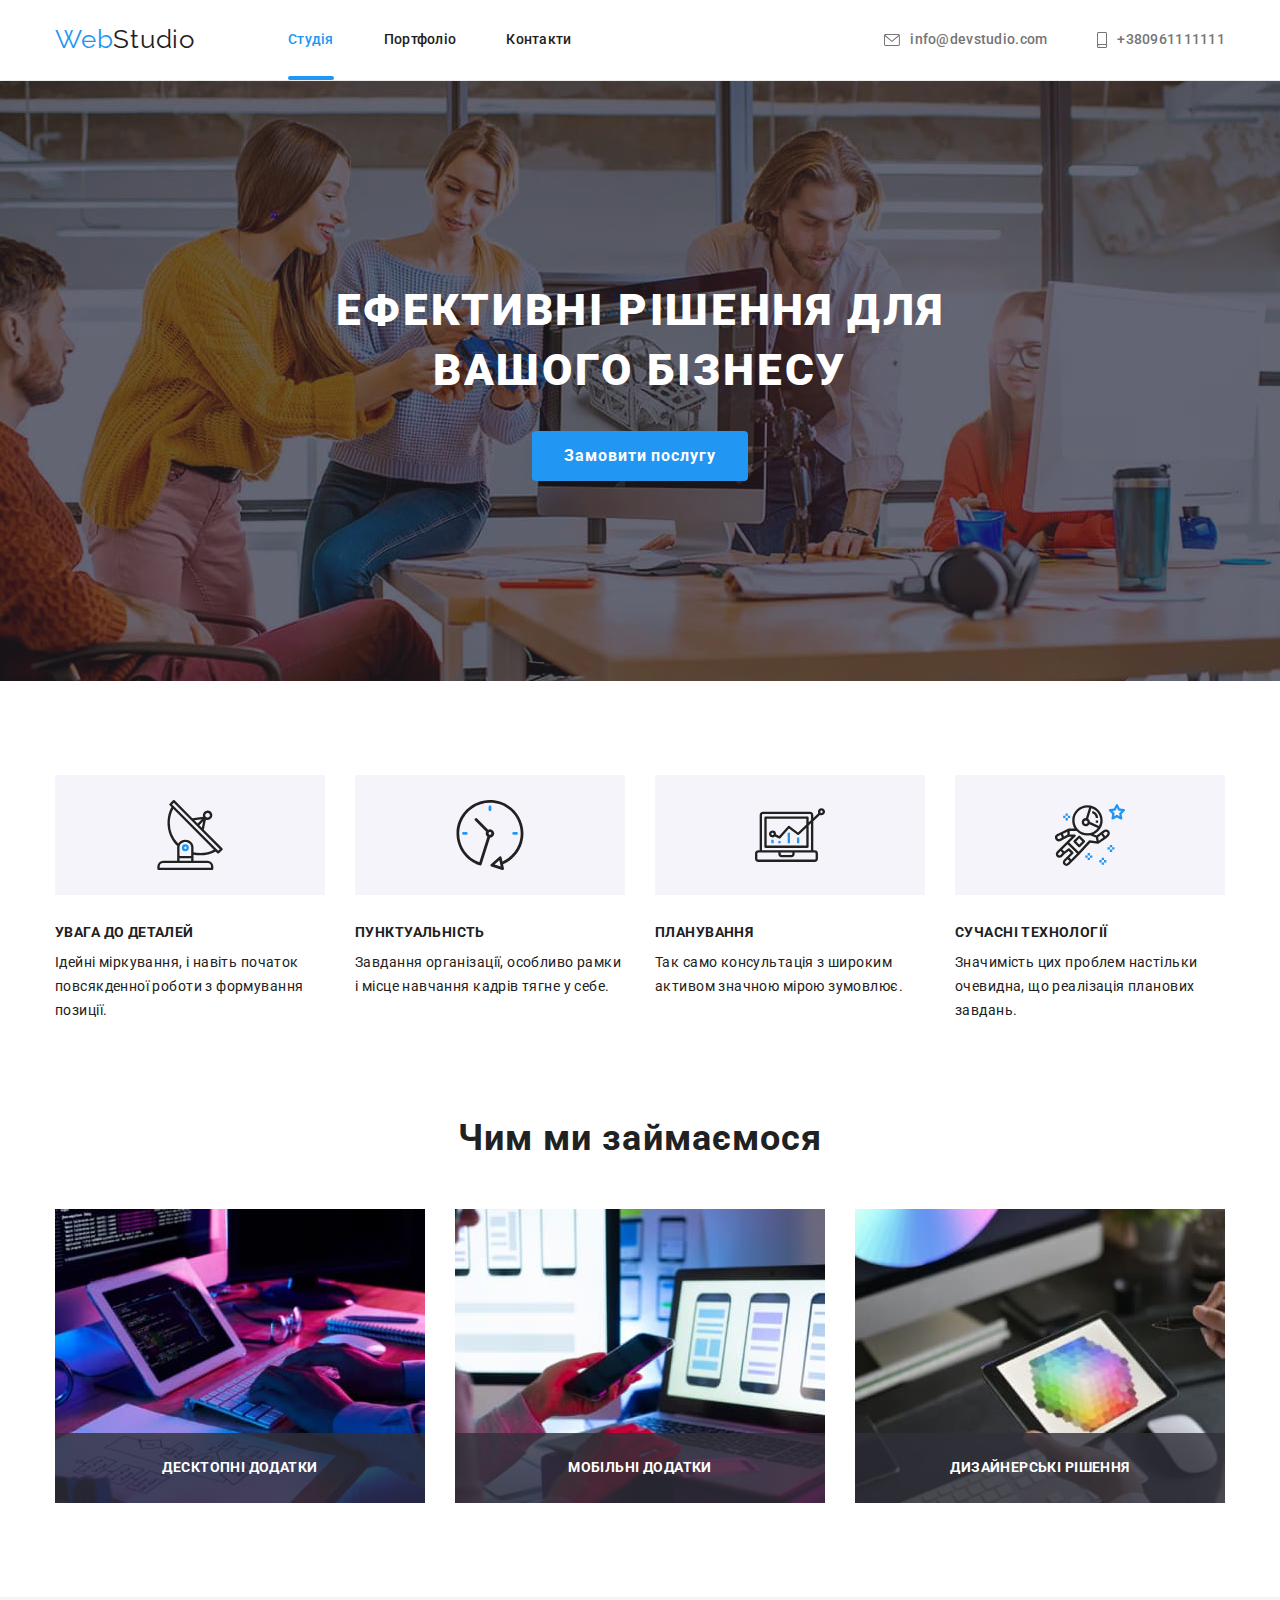
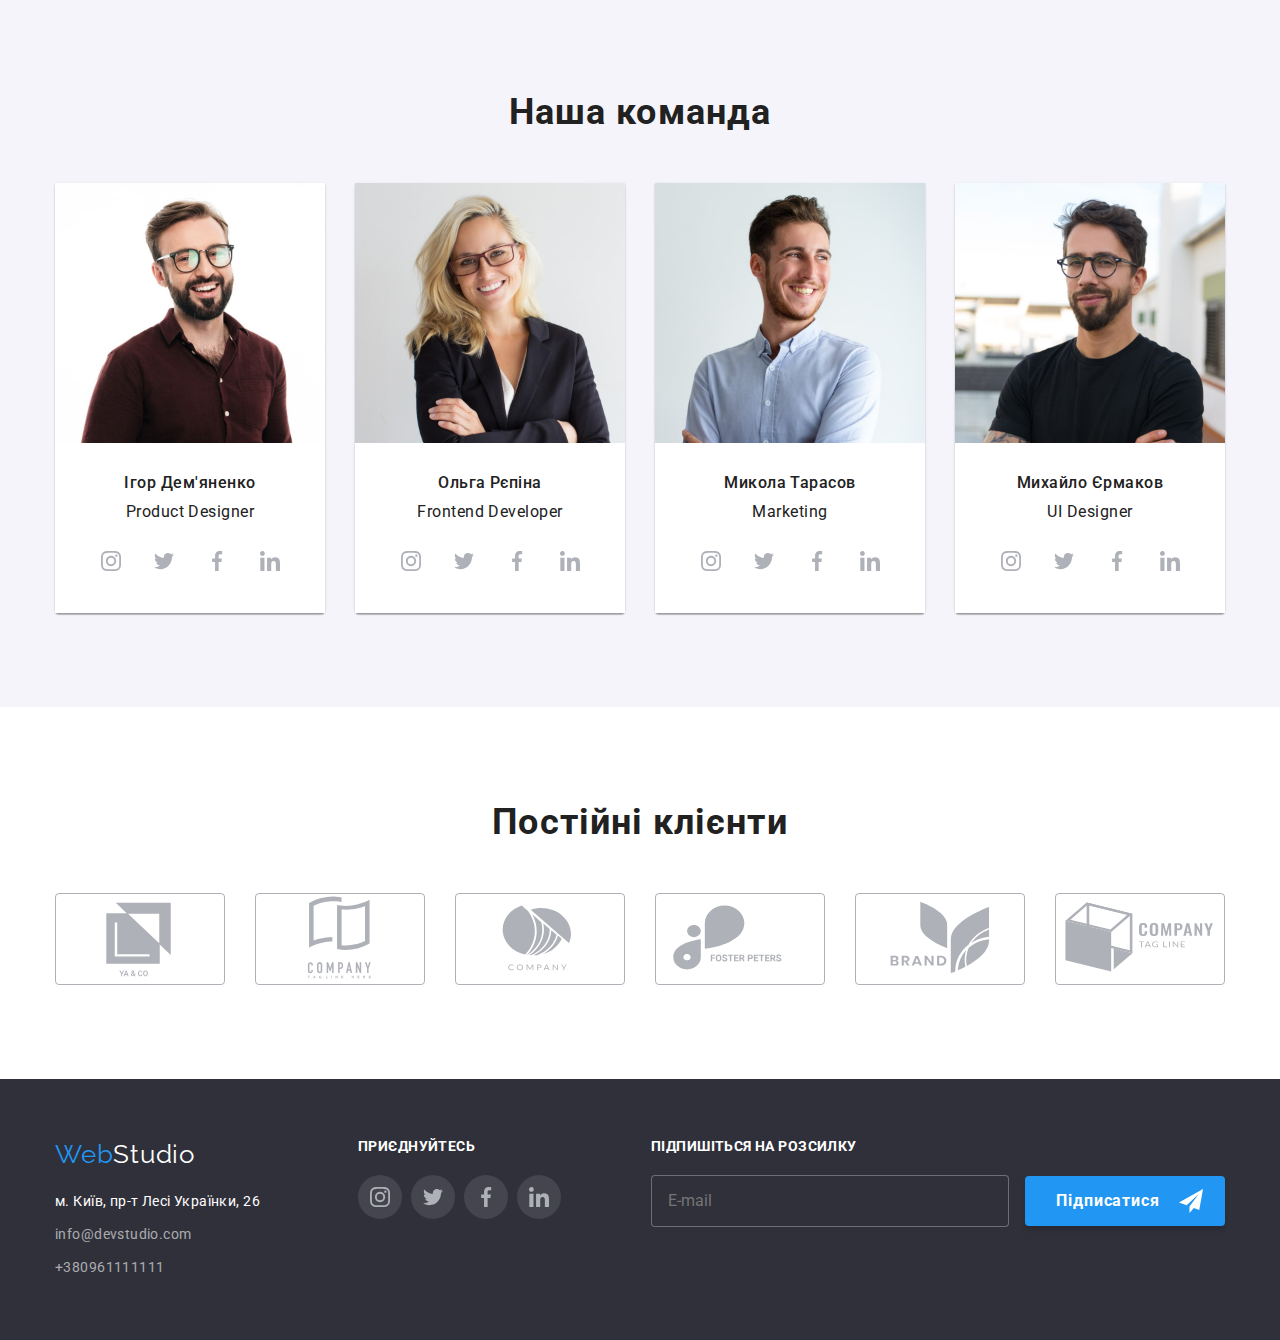
==== index.html @ 66d20d82 "Rename classes in BEM" ====
<!DOCTYPE html>
<html lang="uk">
<head>
    <meta charset="UTF-8">
    <meta http-equiv="X-UA-Compatible" content="IE=edge">
    <meta name="viewport" content="width=, initial-scale=1.0">
    <title>Студія</title>
    
    <link rel="preconnect" href="https://fonts.googleapis.com">
    <link rel="preconnect" href="https://fonts.gstatic.com" crossorigin>
    <link href="https://fonts.googleapis.com/css2?family=Raleway:wght@700&family=Roboto:wght@400;500;700;900&display=swap"
        rel="stylesheet">

    <link rel="stylesheet" href="https://cdnjs.cloudflare.com/ajax/libs/modern-normalize/1.0.0/modern-normalize.min.css" />
    <link rel="stylesheet" href="./css/styles.css"/>
</head>

<body>



<header class="header">

    <div class="container header-nav">

    <a class="logo" lang="en" href="./index.html">Web<span class="logo__part">Studio</span></a> 

        <nav>
            <ul class="site-nav">

                <li> <a class="site-nav__link site-nav__link--current" href="./index.html" >Студія</a> </li>
                <li> <a class="site-nav__link" href="./portfolio.html" >Портфоліо</a> </li>
                <li> <a class="site-nav__link" href="" >Контакти</a> </li>

            </ul>
        </nav>

        <ul class="site-contacts">

            <li>
                <a class="site-contacts__link" lang="en" href="mailto:info@devstudio.com">
                    <svg class="site-contacts__icon" width="16" height="12" >
                        <use href="./images/icon.svg#envelope"></use>
                    </svg>
                    info@devstudio.com</a>
            </li>
            <li>
                <a class="site-contacts__link" href="tel:+380961111111">
                    <svg class="site-contacts__icon" width="10" height="16">
                        <use href="./images/icon.svg#smartphone"></use>
                    </svg>
                    +380961111111</a>
            </li>

        </ul>
    </div>
</header>



<main>
    <!-- HERO -->
    <section class="hero overlay">
        
        <h1 class="hero__title">Ефективні рішення для вашого бізнесу</h1>
        <button data-modal-open class="hero__button" type="button">Замовити послугу</button>
    </section>


    <!-- FEATURES -->
    <section class="section">

    <div class="container">

        <h2 class="visually-hidden">Особливості нашої роботи</h2> <!--Зробити заголовок невидимим за допомогою CSS-->

        <ul class="features-list">
            <li class="features-list__item">
                <div class="features-list__container">
                   <svg class="features-list__icon">
                       <use href="./images/icon.svg#antenna"></use>
                   </svg>
                </div>
                
               <h3 class="features-list__name">УВАГА ДО ДЕТАЛЕЙ</h3> 
               <p class="features-list__text">Ідейні міркування, і навіть початок повсякденної роботи з формування позиції.</p>
            </li>

            <li class="features-list__item">
                <div class="features-list__container">
                    <svg class="features-list__icon">
                        <use href="./images/icon.svg#clock"></use>
                    </svg>
                </div>
               
               <h3  class="features-list__name">ПУНКТУАЛЬНІСТЬ</h3>
               <p class="features-list__text">Завдання організації, особливо рамки і місце навчання кадрів тягне у себе.</p>
            </li>

            <li class="features-list__item">
                <div class="features-list__container">
                    <svg class="features-list__icon">
                        <use href="./images/icon.svg#diagram"></use>
                    </svg>
                </div>
               
                <h3  class="features-list__name">ПЛАНУВАННЯ</h3>
                <p class="features-list__text">Так само консультація з широким активом значною мірою зумовлює.</p>
            </li>

            <li class="features-list__item">
                <div class="features-list__container">
                    <svg class="features-list__icon">
                        <use href="./images/icon.svg#astronaut"></use>
                    </svg>
                </div>
                
                <h3  class="features-list__name">СУЧАСНІ ТЕХНОЛОГІЇ</h3>
                <p class="features-list__text">Значимість цих проблем настільки очевидна, що реалізація планових завдань.</p>
            </li>
    
        </ul>
    </div>

     </section>

  
    <!-- EXAMPLE -->
    <section class="section section--no-padding">

        <div class="container">

        <h2 class="section-title">Чим ми займаємося</h2>
        <ul class="example">
            <li class="example-item" > 
                <a href="">
                <div class="example-thumb">
                  <img class="example-image" src="./images/img(1).jpg" alt="руки людини, що набирають текс на клавіатурі" width="370" height="294">  
                  <h3 class="example-subtitle">Десктопні додатки</h3>
                </div>
                </a>
            </li>
            <li class="example-item" > 
                <a href="">
                    <div class="example-thumb">
                     <img class="example-image" src="./images/img-1(1).jpg" alt="людина працює на ноутбуці" width="370" height="294">
                     <h3 class="example-subtitle">Мобільні додатки</h3>
                    </div>
                    </a>
             </li>
            <li class="example-item" >
                 <a href="">
                    <div class="example-thumb">
                     <img class="example-image" src="./images/img-2(1).jpg" alt="руки людини, що працює за планшетом" width="370" height="294">
                     <h3 class="example-subtitle">Дизайнерські рішення</h3>
                    </div>
                    </a>
                 </li> 
        </ul>

        </div>

    </section>


<!-- TEAM -->
    <section class="section section--team">

        <div class="container">

        <h2 class="section-title">Наша команда</h2>

        <ul class="team-list">
            <li class="team-list__item"> 
                <img class="team-list__photo" src="./images/img.jpg" alt="фото співробітника" width="270" height="260">
            <div class="team-list__text-container">
                <h3 class="team-list__subtitle">Ігор Дем'яненко</h3>
                <p class="team-list__text" lang="en">Product Designer</p>
            
                <ul class="social-links">
                   <li class="social-links__item"><a class="social-links__link" href="">
                    <svg class="social-links__icon">
                        <use href="./images/icon.svg#instagram"></use>
                    </svg>
                   </a>
                </li>

                    <li class="social-links__item"><a class="social-links__link" href="">
                            <svg class="social-links__icon">
                                <use href="./images/icon.svg#twitter"></use>
                            </svg>
                        </a></li>
                    
                    <li class="social-links__item"><a class="social-links__link" href="">
                            <svg class="social-links__icon">
                                <use href="./images/icon.svg#facebook"></use>
                            </svg>
                        </a>
                    </li>

                    <li class="social-links__item"><a class="social-links__link" href="">
                            <svg class="social-links__icon">
                                <use href="./images/icon.svg#linkedin"></use>
                            </svg>
                        </a></li>
                </ul>
            </div>
                
            </li>

            <li class="team-list__item"> 
                <img class="team-list__photo" src="./images/img-1.jpg" alt="фото співробітника" width="270" height="260">
                <div class="team-list__text-container">
                <h3 class="team-list__subtitle">Ольга Рєпіна</h3>
                <p class="team-list__text" lang="en">Frontend Developer</p>

                <ul class="social-links">
                    <li class="social-links__item"><a class="social-links__link" href="">
                            <svg class="social-links__icon">
                                <use href="./images/icon.svg#instagram"></use>
                            </svg>
                        </a>
                    </li>
                
                    <li class="social-links__item"><a class="social-links__link" href="">
                            <svg class="social-links__icon">
                                <use href="./images/icon.svg#twitter"></use>
                            </svg>
                        </a></li>
                
                    <li class="social-links__item"><a class="social-links__link" href="">
                            <svg class="social-links__icon">
                                <use href="./images/icon.svg#facebook"></use>
                            </svg>
                        </a>
                    </li>
                
                    <li class="social-links__item"><a class="social-links__link" href="">
                            <svg class="social-links__icon">
                                <use href="./images/icon.svg#linkedin"></use>
                            </svg>
                        </a></li>
                </ul>
                </div>
            </li>

            <li class="team-list__item"> 
                <img class="team-list__photo" src="./images/img-2.jpg" alt="фото співробітника" width="270" height="260">
                <div class="team-list__text-container">
                <h3 class="team-list__subtitle">Микола Тарасов</h3>
                <p class="team-list__text" lang="en">Marketing</p>

                <ul class="social-links">
                    <li class="social-links__item"><a class="social-links__link" href="">
                            <svg class="social-links__icon">
                                <use href="./images/icon.svg#instagram"></use>
                            </svg>
                        </a>
                    </li>
                
                    <li class="social-links__item"><a class="social-links__link" href="">
                            <svg class="social-links__icon">
                                <use href="./images/icon.svg#twitter"></use>
                            </svg>
                        </a></li>
                
                    <li class="social-links__item"><a class="social-links__link" href="">
                            <svg class="social-links__icon">
                                <use href="./images/icon.svg#facebook"></use>
                            </svg>
                        </a>
                    </li>
                
                    <li class="social-links__item"><a class="social-links__link" href="">
                            <svg class="social-links__icon">
                                <use href="./images/icon.svg#linkedin"></use>
                            </svg>
                        </a></li>
                </ul>
                </div>
            </li>

            <li class="team-list__item"> 
                <img class="team-list__photo" src="./images/img-3.jpg" alt="фото співробітника" width="270" height="260">
                <div class="team-list__text-container">
                <h3 class="team-list__subtitle">Михайло Єрмаков</h3>
                <p class="team-list__text" lang="en">UI Designer</p>

                <ul class="social-links">
                    <li class="social-links__item"><a class="social-links__link" href="">
                            <svg class="social-links__icon">
                                <use href="./images/icon.svg#instagram"></use>
                            </svg>
                        </a>
                    </li>
                
                    <li class="social-links__item"><a class="social-links__link" href="">
                            <svg class="social-links__icon">
                                <use href="./images/icon.svg#twitter"></use>
                            </svg>
                        </a></li>
                
                    <li class="social-links__item"><a class="social-links__link" href="">
                            <svg class="social-links__icon">
                                <use href="./images/icon.svg#facebook"></use>
                            </svg>
                        </a>
                    </li>
                
                    <li class="social-links__item"><a class="social-links__link" href="">
                            <svg class="social-links__icon">
                                <use href="./images/icon.svg#linkedin"></use>
                            </svg>
                        </a></li>
                </ul>
                </div>
            </li>
        </ul>
 

    </section>

    <section class="section">
        <div class="container">

        <h2 class="section-title">Постійні клієнти</h2>

        <ul class="clients-list">
            <li class="clients-list__item"><a class="clients-list__link" href="">
                <svg class="clients-list__icon">
                    <use href="./images/icon.svg#Client1"></use>
                </svg>
            </a></li>

            <li class="clients-list__item"><a class="clients-list__link" href="">
                <svg class="clients-list__icon">
                    <use href="./images/icon.svg#Client2"></use>
                </svg>
            </a></li>

            <li class="clients-list__item"><a class="clients-list__link" href="">
                <svg class="clients-list__icon">
                    <use href="./images/icon.svg#Client3"></use>
                </svg>
            </a></li>

            <li class="clients-list__item"><a class="clients-list__link" href="">
                <svg class="clients-list__icon">
                    <use href="./images/icon.svg#Client4"></use>
                </svg>
            </a></li>

            <li class="clients-list__item"><a class="clients-list__link" href="">
                <svg class="clients-list__icon">
                    <use href="./images/icon.svg#Client5"></use>
                </svg>
            </a></li>

            <li class="clients-list__item"><a class="clients-list__link" href="">
                <svg class="clients-list__icon">
                    <use href="./images/icon.svg#Client6"></use>
                </svg>
            </a></li>
        </ul>

        </div>
    </section>
</main>
<!-- FOOTER -->
<footer class="footer">
    <div class="container">
      <div class="flex-container">
        <div>
         <a class="logo" lang="en" href="./index.html">Web<span class="logo__part logo__part--white">Studio</span></a>

          <address class="address">
            <ul class="address-list">
              <li class="address-list__item"><a class="address-list__link address-list__link--white" href="https://goo.gl/maps/CPtrU1FHBa2aNyZL9">м. Київ, пр-т Лесі Українки, 26</a></li>
              <li class="address-list__item"><a class="address-list__link" href="mailto:info@devstudio.com">info@devstudio.com</a></li>
              <li class="address-list__item"><a class="address-list__link" href="tel:+380961111111">+380961111111</a></li>
            </ul>
           </address>

        </div>

        <div class="social-footer">
            <div>
              <p class="social-footer__call">Приєднуйтесь</p>
              <ul class="social-links">
                <li class="social-links__item"><a class="social-links__link item-footer" href="">
                    <svg class="social-links__icon">
                        <use href="./images/icon.svg#instagram"></use>
                    </svg>
                    </a>
                </li>
        
                <li class="social-links__item"><a class="social-links__link item-footer" href="">
                    <svg class="social-links__icon">
                        <use href="./images/icon.svg#twitter"></use>
                    </svg>
                    </a>
                </li>
        
                 <li class="social-links__item"><a class="social-links__link item-footer" href="">
                    <svg class="social-links__icon">
                        <use href="./images/icon.svg#facebook"></use>
                    </svg>
                    </a>
                 </li>
        
                 <li class="social-links__item"><a class="social-links__link item-footer" href="">
                    <svg class="social-links__icon">
                        <use href="./images/icon.svg#linkedin"></use>
                    </svg>
                    </a>
                </li>
               </ul>
             </div>

        </div>

        <form class="subscription-form">
          <p class="subscription-form__call">Підпишіться на розсилку</p>
          <input class="subscription-form__input" type="email" name="email" placeholder="E-mail">
          <button class="subscription-form__button" type="submit">Підписатися
             <svg class="subscription-form__icon">
                 <use href="./images/icon.svg#airplane"></use>
             </svg>
          </button>

         </form>
    </div>

    </div>
</footer>

<!-- МОДАЛЬНЕ ВІКНО -->
<div data-modal class="backdrop is-hidden">
    <div class="modal">
        <button class="button-close" data-modal-close type="button" >
            <svg class="button-close__icon">
                <use href="./images/icon.svg#icon-x-close"></use>
            </svg>
        </button>

        <form class="request-form">
            <p class="request-form__title">Залиште свої дані, ми вам передзвонимо</p>
            
            <div class="request-form__field">
                <label class="request-form__label" for="username">Ім'я</label>
                <input class="request-form__input" type="text" id="username" name="username">
                <svg class="request-form__icon">
                    <use href="./images/icon.svg#person-black"></use>
                </svg>
            </div>
            
            <div class="request-form__field">
                <label class="request-form__label" for="mail">Пошта</label>
                <input class="request-form__input" type="email" id="mail" name="email">
                <svg class="request-form__icon">
                    <use href="./images/icon.svg#email-black"></use>
                </svg>
            </div>
           
            <div class="request-form__field">
                <label class="request-form__label" for="phone">Телефон</label>
                <input class="request-form__input" type="tel" id="phone" name="tel">
                <svg class="request-form__icon">
                    <use href="./images/icon.svg#phone-black"></use>
                </svg>
            </div>
           
            <div class="request-form__field">
                <label class="request-form__label" for="comment">Коментар</label>
                <textarea class="request-form__comment" type="text" name="comment" rows="5" id="comment" placeholder="Введіть текст"></textarea>
            </div>

        
                <label class="checkbox__label">
                    <input class="checkbox" type="checkbox" name="agree">
                    <svg class="checkbox__icon">
                        <use href="./images/icon.svg#check"></use>
                    </svg>
                    Погоджуюся з розсилкою та приймаю 
                    <a class="checkbox__link" href="">Умови договіру</a>
                </label>

            
            <button class="request-form__batton" type="submit">Відправити</button>

        </form>
    </div>
</div>

<script src="./js/modal.js">

</script>
</body>
</html>
---- css/styles.css ----
/* основний колір #212121
вторичній колір текста #757575
колір акцента #2196F3
вторичний колір фона #F5F4FA */

:root {
    --primary-white-color: #ffffff;
    --primary-text-color: #212121;
    --accent-color: #2196F3;
    --text-color: #757575;
    /* --card-set-gap: 30px; */
}

body {
    background-color: var(--primary-white-color);
    color: var(--primary-text-color);

    font-family: Roboto, sans-serif;
}

.container {
    width: 1200px;
    /* outline: 2px dashed rgb(236, 22, 172); */
    padding: 0 15px ;
    margin-left: auto;
    margin-right: auto;
}

/* Утіліти */
ul {
    list-style: none;
    padding: 0;
    margin: 0;
}

h1, h2, h3, h4, p {
    margin-top: 0;
    margin-bottom: 0;
    padding-top: 0;
    padding-bottom: 0;
}

.header {
    border-bottom: 1px solid #ECECEC;
}
/* nav */
.logo {
    color: var(--accent-color);
    font-family: Raleway, sans-serif;
    font-size: 26px;
    line-height: 1.2;
    letter-spacing: 0.03em;
    text-decoration: none;

    margin-right: 93px;
}

.logo__part {
    color: var(--primary-text-color);
}

.header-nav {
    display: flex;
    align-items: center;  
}

.site-nav {
    display: flex;
    align-items:center;
    gap: 50px;
}

.site-contacts {
    display: flex;
    align-items: center;
    margin-left: auto;
    gap: 50px;
}

.site-nav__link {
    color: var(--primary-text-color);
    font-weight: 500;
    font-size: 14px;
    line-height: 1.14;
    letter-spacing: 0.02em;
    text-decoration: none;

    display: block;
    padding-top: 32px;
    padding-bottom: 32px;

    transition-property: color;
    transition-duration: 250ms;
    transition-timing-function: cubic-bezier(0.4,0,0.2,1);
}

.site-nav__link--current {
    position: relative;
    color: var(--accent-color);
}

.site-nav__link--current::after {
    position: absolute;
    bottom: 0;
    left: 0;
    display: block;
    content: "";
    height: 4px;
    width: 100%;
    background-color: var(--accent-color);
    border-radius: 2px;
}

.site-contacts__link {
    color: var(--text-color);
    text-decoration: none;
    font-weight: 500;
    font-size: 14px;
    line-height: 1.14;
    letter-spacing: 0.02em;
   
    display: flex;
    align-items: center;
    padding-top: 32px;
    padding-bottom: 32px;
    height: 16px;
    fill: var(--text-color);

    transition-property: color;
    transition-duration: 250ms;
    transition-timing-function: cubic-bezier(0.4, 0, 0.2, 1);
}

.site-nav__link:hover, .site-nav__link:focus,
.site-contacts__link:hover, .site-contacts__link:focus {
    color: var(--accent-color);
    fill: var(--accent-color);
}

.site-contacts__icon {
    margin-right: 10px;
}

/* hero */
.hero {
    text-align: center;
    background-color: #C4C4C4;
    padding-top: 200px;
    padding-bottom: 200px;
    margin-left: auto;
    margin-right: auto;
}
/* OVERLAY */
.overlay {
    max-width: 1600px;
    height: 600px;
    /* margin-left: auto;
    margin-right: auto; */
    background-image: linear-gradient(
        to right,
        rgba(47, 48, 58, 0.4),
        rgba(47, 48, 58, 0.4)
        ),
        url(../images/Header-image.jpg);
    background-size: cover;
    background-repeat: no-repeat;
    background-position: center;
}

.hero__title {
    color: var(--primary-white-color);
    font-weight: 900;
    font-size: 44px;
    line-height: 1.36;
    letter-spacing: 0.06em;
    text-transform: uppercase;
    
    margin-bottom: 30px;
    max-width: 690px;
    margin-left: auto;
    margin-right: auto;
}

.hero__button {
    font-family: inherit;
    color: var(--primary-white-color);
    background-color: var(--accent-color);
    font-weight: 700;
    font-size: 16px;
    line-height: 1.9;
    letter-spacing: 0.06em;

    border: none;
    border-radius: 4px;
    padding: 10px 32px;

    cursor: pointer;

    transition-property: background-color;
    transition-duration: 250ms;
    transition-timing-function: cubic-bezier(0.4, 0, 0.2, 1);
}

.hero__button:hover, .hero__button:focus {
background-color:#188CE8;
}


/* ПЕРЕВАГИ */
.visually-hidden {
    position: absolute;
    width: 1px;
    height: 1px;
    margin: -1px;
    border: 0;
    padding: 0;
    white-space: nowrap;
    clip-path: inset(100%);
    clip: rect(0 0 0 0);
    overflow: hidden;
}

.features-list {
    display: flex;
}

.features-list__item:not(:last-child) {
    margin-right: 30px;
}

.features-list__container {
    display: flex;
    width: 270px;
    height: 120px;
    background-color: #F5F4FA;
    margin-bottom: 30px;
    justify-content: center;
    align-items: center;
}

.features-list__icon {
    width: 70px;
    height: 70px;
}

.features-list__name {
    font-weight: 700;
    font-size: 14px;
    line-height: 1.14;
    letter-spacing: 0.03em;
    text-transform: uppercase;

    margin-bottom: 10px;
}

.features-list__text {
    font-size: 14px;
    line-height: 1.71;
    letter-spacing: 0.03em;
}

/* АЛЬТЕРНАТИВНИЙ СПОСІБ ДОДАВАННЯ SVG ЧЕРЕЗ ПСЕВДОЕЛЕМЕНТИ */
/* .features-item::before {
    content: ""; 
    height: 120px;
    width: 270px;
    background-size: contain;
    background-position: center;
    background-repeat: no-repeat;
    display: flex;
    margin-bottom: 30px;
}

.details::before {
    background-image: url(../images/svg/antenna\ 1.svg);
}

.timing::before {
    background-image: url(../images/Features2.png);
}

.plans::before {
    background-image: url(../images/Features3.png);
}
.technology::before {
    background-image: url(../images/Features4.png); */

.text {
    color: var(--text-color);
}

.section {
    padding-top: 94px;
    padding-bottom: 94px;
}
/* WORKS */
.section--no-padding {
    padding-top: 0;
}

.section-title {
    font-weight: 700;
    font-size: 36px;
    line-height: 1.17;
    text-align: center;
    letter-spacing: 0.03em;

    margin-bottom: 50px;
}

.example {
    display: flex;
    justify-content: space-between;
}
.example-image {
    display: block;
}
.example-thumb {
    position: relative;
}
.example-subtitle {
    background-color:rgba(47, 48, 58, 0.8);;
    position: absolute;
    bottom: 0;
    left: 0;

    font-size: 14px;
    line-height: 1.14;
    text-align: center;
    letter-spacing: 0.03em;
    text-transform: uppercase;
    color: var(--primary-white-color);

    min-width: 370px;
    padding: 27px;
}

/* КОМАНДА */
.section--team {
    background-color: #F5F4FA;  
}

.team-list {
    display: flex;
    justify-content: space-between;
}

.team-list__item {
    border-radius: 0px 0px 4px 4px;
    box-shadow: 0px 1px 3px rgba(0, 0, 0, 0.12),
        0px 1px 1px rgba(0, 0, 0, 0.14),
        0px 2px 1px rgba(0, 0, 0, 0.2);;
}

.team-list__photo {
    display: block;
}

.team-list__text-container {
    background-color: var(--primary-white-color);
    width: 270px;
    padding: 30px 0px;  
   
}

.team-list__subtitle {
    font-weight: 500;
    font-size: 16px;
    line-height: 1.19;
    letter-spacing: 0.03em;
    text-align: center;

    margin-bottom: 10px;
}

.team-list__text {
    font-size: 16px;
    line-height: 1.19;
    letter-spacing: 0.03em;
    text-align: center;
    margin-bottom: 18px;
}

.social-links {
    display: flex;
    justify-content:center;
}

.social-links__link {
    fill: #AFB1B8;
    display: flex;
    align-items: center;
    justify-content: center;
    width: 44px;
    height: 44px;
    border-radius: 50%;

    transition-property: fill, background-color;
    transition-duration: 250ms;
    transition-timing-function: cubic-bezier(0.4, 0, 0.2, 1);
}

.social-links__item:not(:last-child){
    margin-right: 9px;
}

.social-links__link:hover, .social-links__link:focus {
    fill: var(--primary-white-color);
    background-color: var(--accent-color);
}

.social-links__icon {
    width: 20px;
    height: 20px;
}
/* CLIENTS */
.clients-list {
    display: flex; 
}

.clients-list__link {
    display: flex;
    width: 170px;
    height: 92px;
    justify-content: center;
    align-items: center;
    border: 1px solid #AFB1B8;
    border-radius: 4px;
    fill: #AFB1B8;

    transition-property: fill, border-color;
    transition-duration: 250ms;
    transition-timing-function: cubic-bezier(0.4, 0, 0.2, 1);
}

.clients-list__link:hover, .clients-list__link:focus{
    fill: var(--accent-color);
    border: 1px solid var(--accent-color);
}

.clients-list__item:not(:last-child) {
    margin-right: 30px;
}

.icon-client {
    width: 106px;
    height: 60px;
}

/* Footer */
.footer {
    background-color: #2F303A;
    padding-top: 60px;
    padding-bottom: 60px;
}

.logo__part--white {
    color: var(--primary-white-color);
}

.address-list__link {
    color:rgba(255, 255, 255, 0.6);
    font-weight: 400;
    font-size: 14px;
    line-height: 1.71;
    letter-spacing: 0.03em;
    text-decoration: none;

    transition-property: fill, color, background-color;
    transition-duration: 250ms;
    transition-timing-function: cubic-bezier(0.4, 0, 0.2, 1);
    }

.address-list__link:hover, .address-list__link:focus {
    color: var(--accent-color);
}    
    
.address-list__link--white {
    color: var(--primary-white-color);
}

.address {
    font-style: normal;
    margin-top: 20px;
    }

.address-list__item:not(:last-child) {
    margin-bottom: 9px;
}

.flex-container {
    display: flex;
}

.social-footer {
    display: flex;
    margin-left: 70px;
    justify-content: space-between;
}

.social-footer__call {
    color: var(--primary-white-color);
    text-transform: uppercase;
    font-weight: 700;
    font-size: 14px;
    line-height: 1.14;
    letter-spacing: 0.03em;
    margin-bottom: 20px;
}

.item-footer {
    width: 44px;
    height: 44px;
    border-radius: 50%;
    background-color: rgba(255, 255, 255, 0.1);;
}
/* FORM-IN-FOOTER */
.subscription-form {
    margin-left: auto;
}
.subscription-form__call {
    font-weight: 700;
    font-size: 14px;
    line-height: 1.14;
    letter-spacing: 0.03em;
    text-transform: uppercase;
    color: var(--primary-white-color);

    margin-bottom: 20px;
}
.subscription-form__input {
    border: 1px solid rgba(255, 255, 255, 0.3);
    border-radius: 4px;
    background-color: #2F303A;
    padding: 16px;
    width: 358px;
    margin-right: 12px;
    transition: border-color 250ms cubic-bezier(0.4, 0, 0.2, 1);
}
.subscription-form__input:focus {
    outline: none;
    border-color: var(--accent-color);
}
.subscription-form__button {
    position: relative;

    font-family: inherit;
    font-weight: 700;
    font-size: 16px;
    line-height: 30px;
    letter-spacing: 0.06em;
    
    color: var(--primary-white-color);
    background-color: var(--accent-color);
    box-shadow: 0px 4px 4px rgba(0, 0, 0, 0.15);
    border-radius: 4px;
    border: none;
    cursor: pointer;
    width: 200px;
    padding: 10px 62px 10px 28px;

   transition: background-color 250ms cubic-bezier(0.4, 0, 0.2, 1);
}
.subscription-form__button:hover, .subscription-form__button:focus {
    background-color: rgba(24, 140, 232, 1);
}
.subscription-form__icon {
    position: absolute;
    top: 25%;
    right: 22px;
   
    width: 24px;
    height: 24px; 
}
/* МОДАЛЬНЕ ВІКНО */
.backdrop {
    position: fixed;
    top: 0;
    left: 0;
    opacity: 1;

    width: 100%;
    height: 100%;
    background-color: rgba(0, 0, 0, 0.2);

    transition: opacity 250ms cubic-bezier(0.4, 0, 0.2, 1);
}

.backdrop.is-hidden {
    opacity: 0;
    pointer-events: none;
}

.backdrop.is-hidden .modal {
    transform: translate(-50%, -50%) scale(1.1);
}

.modal {
    position: absolute;
    top: 50%;
    left: 50%;
    transform: translate(-50%, -50%) scale(1);

    min-width: 528px;
    min-height: 521px;
    padding: 40px;
    background-color: #ffffff;
    border-radius: 4px;
    box-shadow: 0px 1px 3px rgba(0, 0, 0, 0.12), 0px 1px 1px rgba(0, 0, 0, 0.14), 0px 2px 1px rgba(0, 0, 0, 0.2);
    overflow: auto;
    
    transition: transform 250ms cubic-bezier(0.4, 0, 0.2, 1);
}

.button-close {
    position: absolute;
    top: 8px;
    right: 8px;

    display: flex;
    border-radius: 50%;
    border: 1px solid rgba(0, 0, 0, 0.1);
    padding: 6px;
    background-color: #ffffff;
    fill: #212121;
    cursor: pointer;  
}
.button-close__icon {
    width: 18px;
    height: 18px;

    transition: fill 250ms cubic-bezier(0.4, 0, 0.2, 1);
}
.button-close:hover .button-close__icon,
.button-close:focus .button-close__icon {
    fill: var(--accent-color);
}

/* FORM */

.request-form__title {
    margin-bottom: 12px;
    font-weight: 700;
    font-size: 20px;
    line-height: 1.15;
    text-align: center;
    letter-spacing: 0.03em;
}
.request-form__field {
    position: relative;
    width: 448px;
}
.request-form__label {
    display: block;
    margin-bottom: 4px;

    color: var(--text-color);
    font-weight: 400;
    font-size: 12px;
    line-height: 1.16;
    letter-spacing: 0.01em;
}
.request-form__input, .request-form__comment {
    width: 100%;
    border: rgba(33, 33, 33, 0.2) solid 1px;
    border-radius: 4px;
    cursor: pointer;

    transition: border 250ms cubic-bezier(0.4, 0, 0.2, 1);
}
.request-form__input {
    margin-bottom: 10px;
    padding-left: 40px;
    height: 40px;
}
.request-form__comment {
    display: block;
    height: 120px;
    resize: none;
    margin-bottom: 20px;
    padding: 12px 16px;

    font-weight: 400;
    font-size: 12px;
    line-height: 1.17;
    letter-spacing: 0.01em;
    }
.request-form__comment::placeholder {
    padding-top: 7px;
    font-weight: 400;
    font-size: 12px;
    line-height: 1.17px;
    letter-spacing: 0.01em;
    color: rgba(117, 117, 117, 0.5);
}
.request-form__icon {
    position: absolute;
    left: 12px;
    top: 30px;
    
    display: inline-block;
    width: 18px;
    height: 18px;

    transition: fill 250ms cubic-bezier(0.4, 0, 0.2, 1);
}

.request-form__input:focus + .request-form__icon {
   fill: var(--accent-color);
}
.request-form__input:focus, .request-form__comment:focus {
    border: solid 1px var(--accent-color);
    outline: none;
}

/* CHECKBOX */
.checkbox {
    -webkit-appearance: none;
    -moz-appearance: none;
    appearance: none;
}
.checkbox:checked + .checkbox__icon{
    background-color: var(--accent-color);
    border-radius: 2px;
    border-color: var(--accent-color);
    background-origin: border-box;
}
.checkbox__icon {
    width: 16px;
    height: 15px;
    border: #212121 solid 2px;
    border-radius: 2px;
    margin-right: 8px;

    transition: background-color 250ms cubic-bezier(0.4, 0, 0.2, 1);
}
.checkbox__label {
    display: flex;
    align-items: center;
    font-weight: 400;
    font-size: 14px;
    line-height: 24px;
    letter-spacing: 0.03em;
    margin-bottom: 30px;
    margin-left: 20px;
}
.checkbox__link {
    color: var(--accent-color);
    margin-left: 5px;
    text-decoration-skip-ink:none ;
}
.request-form__batton {
    font-family: inherit;
    font-weight: 700;
    font-size: 16px;
    line-height: 1.88;
    letter-spacing: 0.06em;
    color: var(--primary-white-color);
    background-color: var(--accent-color);
    cursor: pointer;
    border: none; 

    display: block;
    padding: 10px 52px;
    width: 200px;
    border-radius: 4px;
    box-shadow: 0px 4px 4px rgba(0, 0, 0, 0.15);
    margin-left: auto;
    margin-right: auto;

    transition: background-color 250ms cubic-bezier(0.4, 0, 0.2, 1);
}
.request-form__batton:hover,
.request-form__batton:focus {
    background-color: rgba(24, 140, 232, 1); 
}



/* PORTFOLIO */

/* Buttons */
.filter {
    margin-bottom: 50px;
    display: flex;
    justify-content: center;  
}

.filter-button {
    font-family: inherit;
    font-weight: 500;
    font-size: 16px;
    line-height: 1.62;
    text-align: center;
    letter-spacing: 0.03em;

    cursor: pointer;
    
    border-radius: 4px;
    border: 0;
    padding: 6px 22px;

    transition-property: color,box-shadow,background-color;
    transition-duration: 250ms;
    transition-timing-function: cubic-bezier(0.4, 0, 0.2, 1);
}
.filter-item:not(:last-child):not(:last-child) {
    margin-right: 8px;
}
.filter-button:hover, .filter-button:focus {
    color: var(--primary-white-color);
    background-color: var(--accent-color);
    box-shadow: 0px 3px 1px rgba(0, 0, 0, 0.1), 0px 1px 2px rgba(0, 0, 0, 0.08), 0px 2px 2px rgba(0, 0, 0, 0.12);
}

/* WORKS */
.projects__link {
    text-decoration: none;
    color: var(--primary-text-color);
}
.projects__title {
    font-weight: 700;
    font-size: 18px;
    line-height: 2.0;
    letter-spacing: 0.06em;

    margin-bottom: 4px;
}

.projects__text {
    color: var(--text-color);
    font-size: 16px;
    line-height: 1.88;
    letter-spacing: 0.03em;
}

.projects__name {
    width: 370px;
    border-bottom: 1px solid #EEEEEE;
    border-right: 1px solid #EEEEEE;
    border-left: 1px solid #EEEEEE;
    padding-left: 24px;
    padding-bottom: 20px;
    padding-top: 20px; 
}

.projects__picture {
    display: block;
}

.projects {
    display: flex;
    flex-wrap: wrap;
    gap: 30px;
}

.projects__item {
    flex-basis: calc((100% - 2*30px) / 3);

    transition-property: box-shadow;
    transition-duration: 250ms;
    transition-timing-function: cubic-bezier(0.4, 0, 0.2, 1);
}

.projects__item:hover {
    box-shadow: 0px 1px 1px rgba(0, 0, 0, 0.12), 0px 4px 4px rgba(0, 0, 0, 0.06), 1px 4px 6px rgba(0, 0, 0, 0.16);
}

.projects__thumb {
    position: relative;
    overflow: hidden;
}

.projects__overlay {
    position: absolute;
    transform: translateY(140%);
   
    padding: 63px 24px;
    width: 100%;
    height: 100%;
   
    background-color: rgba(33, 150, 243, 0.9);
    font-size: 18px;
    line-height: 1.55;
    letter-spacing: 0.03em;
    color: var(--primary-white-color);

    transition-property: transform;
    transition-duration: 250ms;
    transition-timing-function: cubic-bezier(0.4, 0, 0.2, 1);
    }

.projects__item:hover .projects__overlay {
   transform: translateY(-293px);
}
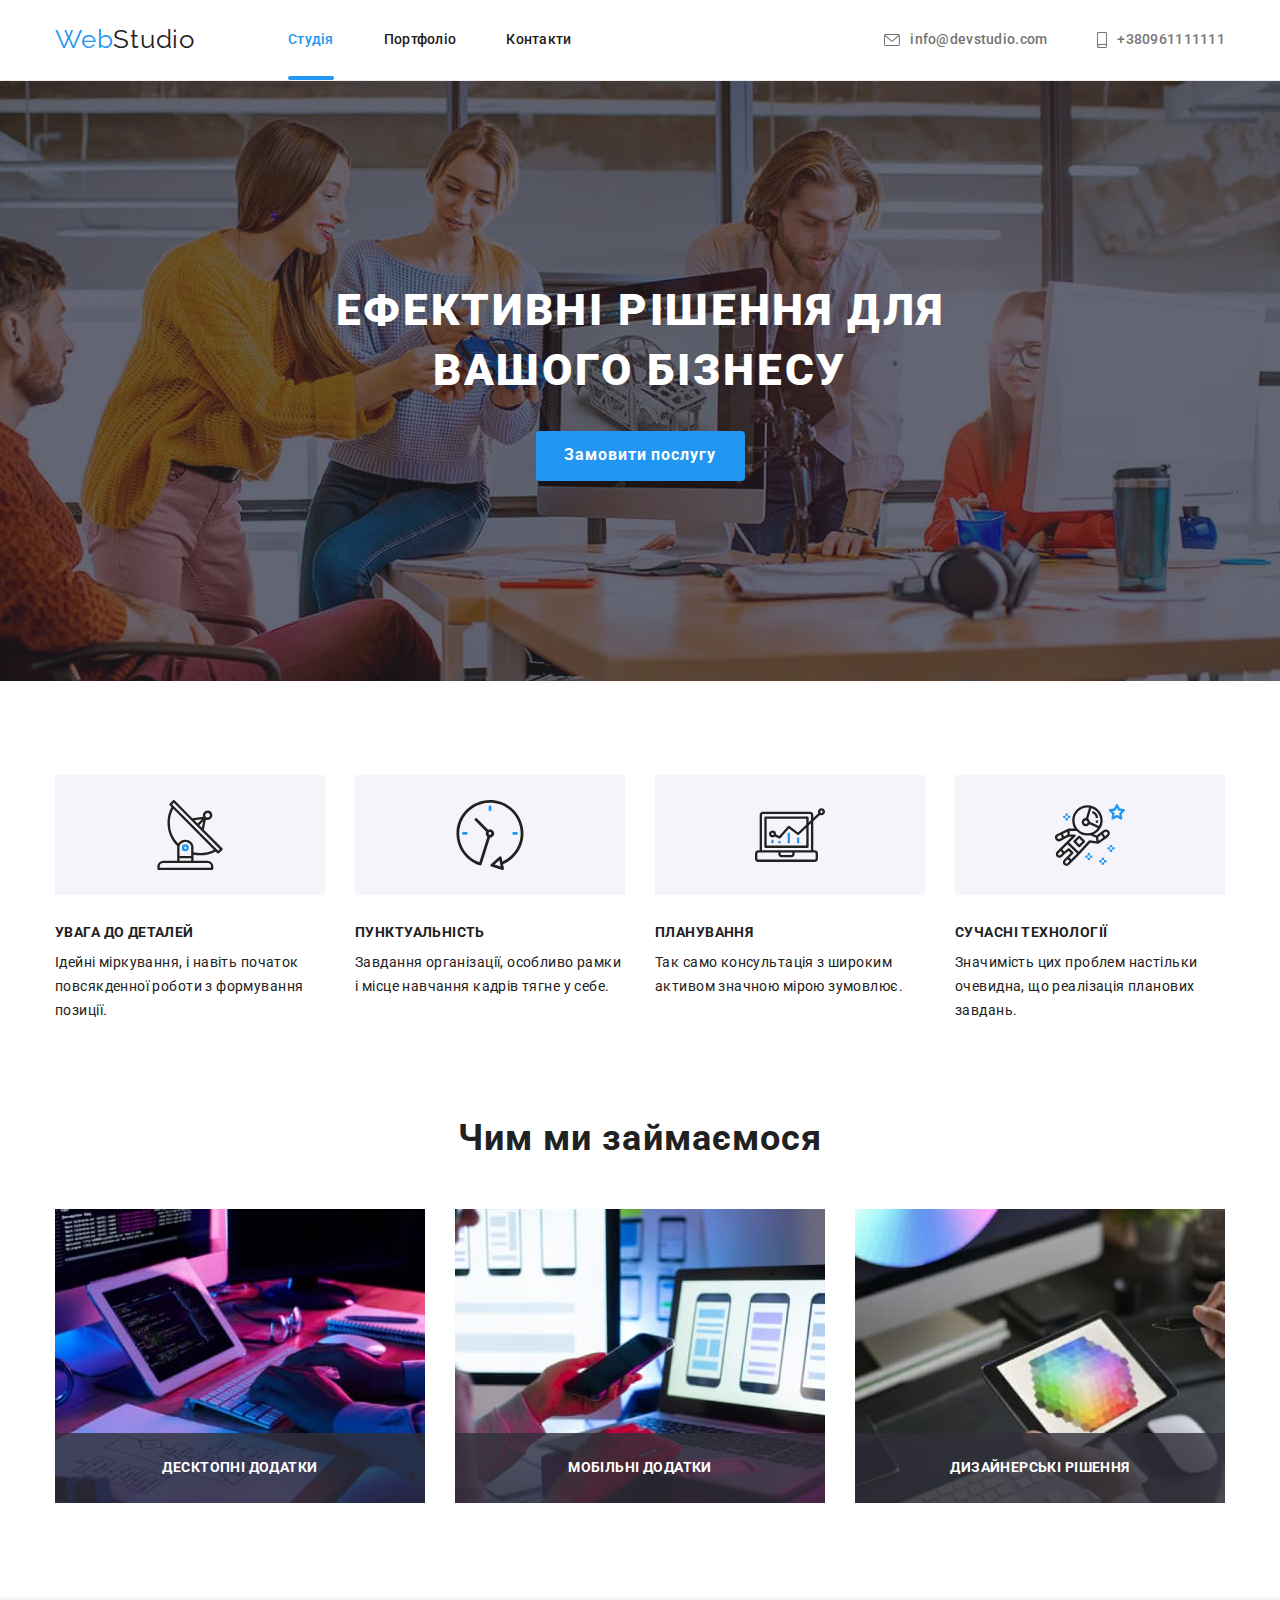
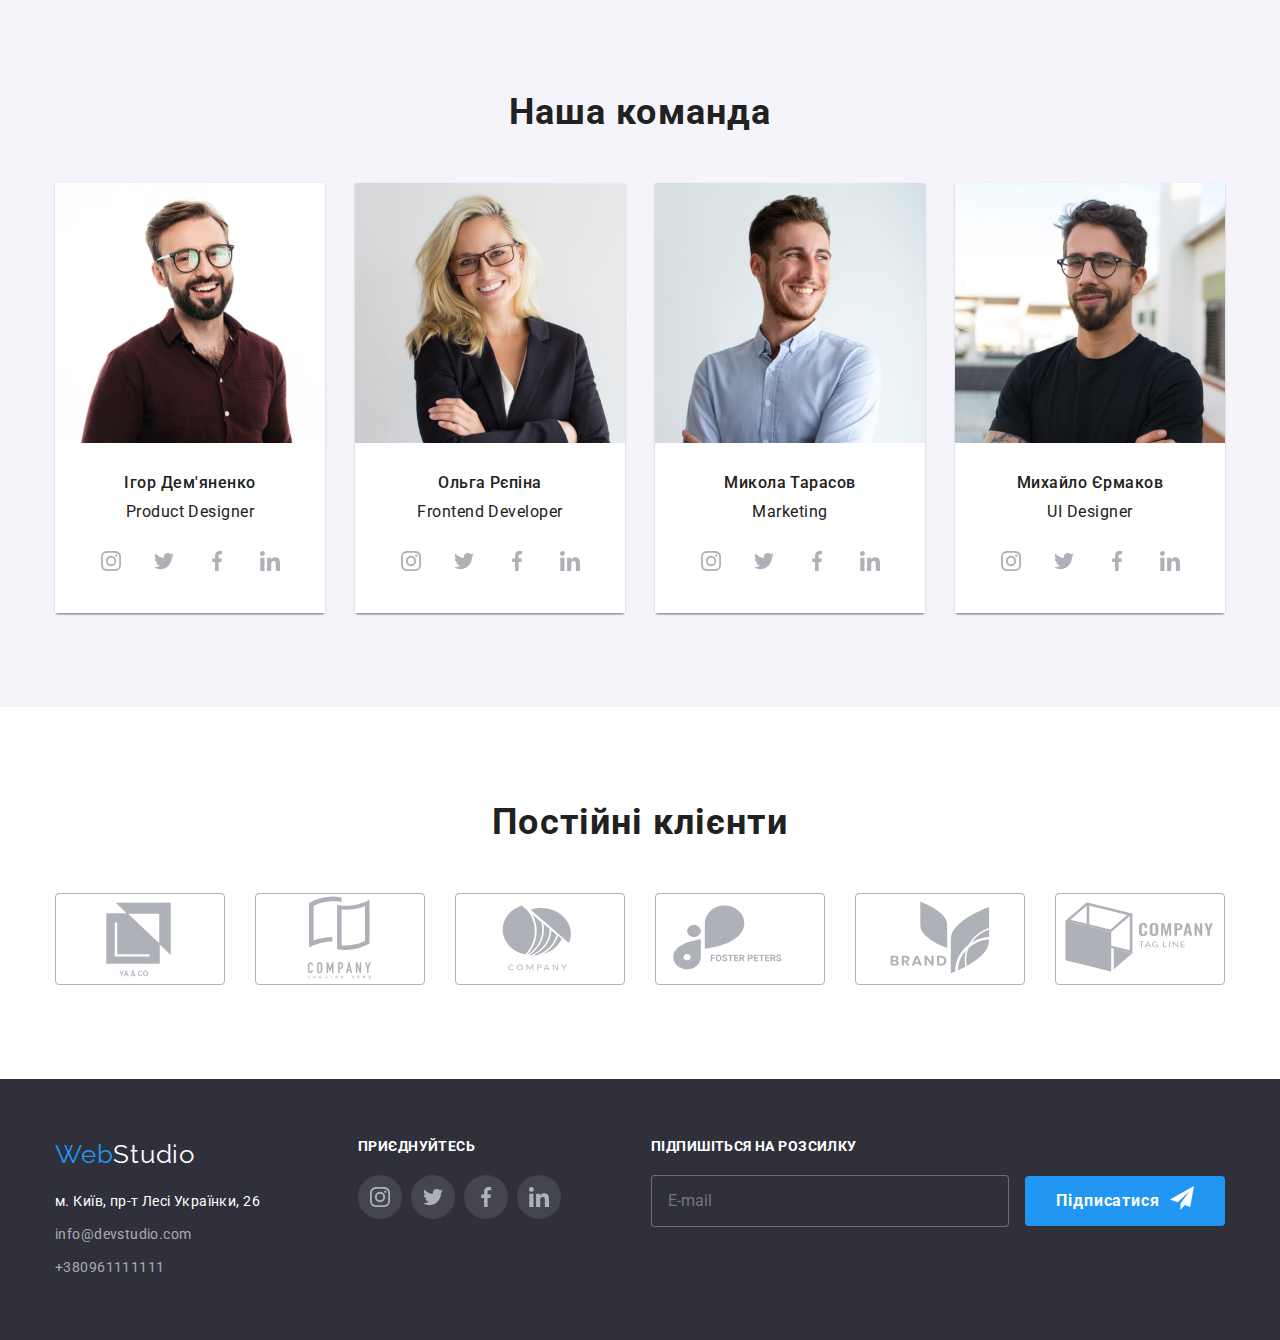
==== commit b1e8543d: "Correct renaming BEM" ====
--- a/index.html
+++ b/index.html
@@ -23,7 +23,7 @@
 
     <div class="container header-nav">
 
-    <a class="logo" lang="en" href="./index.html">Web<span class="logo__part">Studio</span></a> 
+    <a class="logo" lang="en" href="./index.html">Web<span class="header__logo">Studio</span></a> 
 
         <nav>
             <ul class="site-nav">
@@ -63,7 +63,7 @@
     <section class="hero overlay">
         
         <h1 class="hero__title">Ефективні рішення для вашого бізнесу</h1>
-        <button data-modal-open class="hero__button" type="button">Замовити послугу</button>
+        <button data-modal-open class="main-button hero__main-button main-button--large" type="button">Замовити послугу</button>
     </section>
 
 
@@ -172,11 +172,13 @@
 
         <ul class="team-list">
             <li class="team-list__item"> 
-                <img class="team-list__photo" src="./images/img.jpg" alt="фото співробітника" width="270" height="260">
-            <div class="team-list__text-container">
-                <h3 class="team-list__subtitle">Ігор Дем'яненко</h3>
-                <p class="team-list__text" lang="en">Product Designer</p>
-            
+                
+                <article class="co-worker">
+                <img class="co-worker__photo" src="./images/img.jpg" alt="фото співробітника" width="270" height="260">
+                <div class="co-worker__meta">
+                <h3 class="co-worker__subtitle">Ігор Дем'яненко</h3>
+                <p class="co-worker__text" lang="en">Product Designer</p>
+                
                 <ul class="social-links">
                    <li class="social-links__item"><a class="social-links__link" href="">
                     <svg class="social-links__icon">
@@ -205,15 +207,18 @@
                         </a></li>
                 </ul>
             </div>
-                
-            </li>
-
+            </article>
+
+            </li>
+            
             <li class="team-list__item"> 
-                <img class="team-list__photo" src="./images/img-1.jpg" alt="фото співробітника" width="270" height="260">
-                <div class="team-list__text-container">
-                <h3 class="team-list__subtitle">Ольга Рєпіна</h3>
-                <p class="team-list__text" lang="en">Frontend Developer</p>
-
+
+                <article class="co-worker">
+                <img class="co-worker__photo" src="./images/img-1.jpg" alt="фото співробітника" width="270" height="260">
+                <div class="co-worker__meta">
+                <h3 class="co-worker__subtitle">Ольга Рєпіна</h3>
+                <p class="co-worker__text" lang="en">Frontend Developer</p>
+                
                 <ul class="social-links">
                     <li class="social-links__item"><a class="social-links__link" href="">
                             <svg class="social-links__icon">
@@ -242,15 +247,19 @@
                         </a></li>
                 </ul>
                 </div>
+                </article>
+
             </li>
 
             <li class="team-list__item"> 
-                <img class="team-list__photo" src="./images/img-2.jpg" alt="фото співробітника" width="270" height="260">
-                <div class="team-list__text-container">
-                <h3 class="team-list__subtitle">Микола Тарасов</h3>
-                <p class="team-list__text" lang="en">Marketing</p>
-
-                <ul class="social-links">
+
+                <article class="co-worker">
+                <img class="co-worker__photo" src="./images/img-2.jpg" alt="фото співробітника" width="270" height="260">
+                <div class="co-worker__meta">
+                <h3 class="co-worker__subtitle">Микола Тарасов</h3>
+                <p class="co-worker__text" lang="en">Marketing</p>
+
+               <ul class="social-links">
                     <li class="social-links__item"><a class="social-links__link" href="">
                             <svg class="social-links__icon">
                                 <use href="./images/icon.svg#instagram"></use>
@@ -278,15 +287,19 @@
                         </a></li>
                 </ul>
                 </div>
+                </article>
+
             </li>
 
             <li class="team-list__item"> 
-                <img class="team-list__photo" src="./images/img-3.jpg" alt="фото співробітника" width="270" height="260">
-                <div class="team-list__text-container">
-                <h3 class="team-list__subtitle">Михайло Єрмаков</h3>
-                <p class="team-list__text" lang="en">UI Designer</p>
-
-                <ul class="social-links">
+
+                <article class="co-worker">
+                <img class="co-worker__photo" src="./images/img-3.jpg" alt="фото співробітника" width="270" height="260">
+                <div class="co-worker__meta">
+                <h3 class="co-worker__subtitle">Михайло Єрмаков</h3>
+                <p class="co-worker__text" lang="en">UI Designer</p>
+
+               <ul class="social-links">
                     <li class="social-links__item"><a class="social-links__link" href="">
                             <svg class="social-links__icon">
                                 <use href="./images/icon.svg#instagram"></use>
@@ -314,12 +327,15 @@
                         </a></li>
                 </ul>
                 </div>
+                </article>
+
             </li>
         </ul>
  
 
     </section>
 
+    <!-- CLIENTS -->
     <section class="section">
         <div class="container">
 
@@ -366,12 +382,13 @@
         </div>
     </section>
 </main>
+
 <!-- FOOTER -->
 <footer class="footer">
     <div class="container">
       <div class="flex-container">
         <div>
-         <a class="logo" lang="en" href="./index.html">Web<span class="logo__part logo__part--white">Studio</span></a>
+         <a class="logo" lang="en" href="./index.html">Web<span class="footer__logo">Studio</span></a>
 
           <address class="address">
             <ul class="address-list">
@@ -387,28 +404,28 @@
             <div>
               <p class="social-footer__call">Приєднуйтесь</p>
               <ul class="social-links">
-                <li class="social-links__item"><a class="social-links__link item-footer" href="">
+                <li class="social-links__item"><a class="social-links__link social-links__link--bg-grey" href="">
                     <svg class="social-links__icon">
                         <use href="./images/icon.svg#instagram"></use>
                     </svg>
                     </a>
                 </li>
         
-                <li class="social-links__item"><a class="social-links__link item-footer" href="">
+                <li class="social-links__item"><a class="social-links__link social-links__link--bg-grey" href="">
                     <svg class="social-links__icon">
                         <use href="./images/icon.svg#twitter"></use>
                     </svg>
                     </a>
                 </li>
         
-                 <li class="social-links__item"><a class="social-links__link item-footer" href="">
+                 <li class="social-links__item"><a class="social-links__link social-links__link--bg-grey" href="">
                     <svg class="social-links__icon">
                         <use href="./images/icon.svg#facebook"></use>
                     </svg>
                     </a>
                  </li>
         
-                 <li class="social-links__item"><a class="social-links__link item-footer" href="">
+                 <li class="social-links__item"><a class="social-links__link social-links__link--bg-grey" href="">
                     <svg class="social-links__icon">
                         <use href="./images/icon.svg#linkedin"></use>
                     </svg>
@@ -422,7 +439,7 @@
         <form class="subscription-form">
           <p class="subscription-form__call">Підпишіться на розсилку</p>
           <input class="subscription-form__input" type="email" name="email" placeholder="E-mail">
-          <button class="subscription-form__button" type="submit">Підписатися
+          <button class="main-button subscription-form__main-button" type="submit">Підписатися
              <svg class="subscription-form__icon">
                  <use href="./images/icon.svg#airplane"></use>
              </svg>
@@ -436,6 +453,7 @@
 
 <!-- МОДАЛЬНЕ ВІКНО -->
 <div data-modal class="backdrop is-hidden">
+
     <div class="modal">
         <button class="button-close" data-modal-close type="button" >
             <svg class="button-close__icon">
@@ -443,36 +461,37 @@
             </svg>
         </button>
 
+        <p class="modal__title">Залиште свої дані, ми вам передзвонимо</p>
+
         <form class="request-form">
-            <p class="request-form__title">Залиште свої дані, ми вам передзвонимо</p>
             
-            <div class="request-form__field">
-                <label class="request-form__label" for="username">Ім'я</label>
-                <input class="request-form__input" type="text" id="username" name="username">
-                <svg class="request-form__icon">
+            <div class="form__field">
+                <label class="form__label" for="username">Ім'я</label>
+                <input class="form__input" type="text" id="username" name="username">
+                <svg class="form__icon">
                     <use href="./images/icon.svg#person-black"></use>
                 </svg>
             </div>
             
-            <div class="request-form__field">
-                <label class="request-form__label" for="mail">Пошта</label>
-                <input class="request-form__input" type="email" id="mail" name="email">
-                <svg class="request-form__icon">
+            <div class="form__field">
+                <label class="form__label" for="mail">Пошта</label>
+                <input class="form__input" type="email" id="mail" name="email">
+                <svg class="form__icon">
                     <use href="./images/icon.svg#email-black"></use>
                 </svg>
             </div>
            
-            <div class="request-form__field">
-                <label class="request-form__label" for="phone">Телефон</label>
-                <input class="request-form__input" type="tel" id="phone" name="tel">
-                <svg class="request-form__icon">
+            <div class="form__field">
+                <label class="form__label" for="phone">Телефон</label>
+                <input class="form__input" type="tel" id="phone" name="tel">
+                <svg class="form__icon">
                     <use href="./images/icon.svg#phone-black"></use>
                 </svg>
             </div>
            
-            <div class="request-form__field">
-                <label class="request-form__label" for="comment">Коментар</label>
-                <textarea class="request-form__comment" type="text" name="comment" rows="5" id="comment" placeholder="Введіть текст"></textarea>
+            <div class="form__field">
+                <label class="form__label" for="comment">Коментар</label>
+                <textarea class="form__comment" type="text" name="comment" rows="5" id="comment" placeholder="Введіть текст"></textarea>
             </div>
 
         
@@ -486,7 +505,7 @@
                 </label>
 
             
-            <button class="request-form__batton" type="submit">Відправити</button>
+            <button class="main-button request-form__main-button main-button--shadow" type="submit">Відправити</button>
 
         </form>
     </div>
--- a/css/styles.css
+++ b/css/styles.css
@@ -40,6 +40,7 @@
     padding-bottom: 0;
 }
 
+
 .header {
     border-bottom: 1px solid #ECECEC;
 }
@@ -55,7 +56,7 @@
     margin-right: 93px;
 }
 
-.logo__part {
+.header__logo {
     color: var(--primary-text-color);
 }
 
@@ -181,7 +182,7 @@
     margin-right: auto;
 }
 
-.hero__button {
+.main-button {
     font-family: inherit;
     color: var(--primary-white-color);
     background-color: var(--accent-color);
@@ -189,11 +190,14 @@
     font-size: 16px;
     line-height: 1.9;
     letter-spacing: 0.06em;
-
+    text-align: center;
+    
+    display: block;
+    width: 200px;
+    height: 50px;
     border: none;
     border-radius: 4px;
-    padding: 10px 32px;
-
+   
     cursor: pointer;
 
     transition-property: background-color;
@@ -201,10 +205,16 @@
     transition-timing-function: cubic-bezier(0.4, 0, 0.2, 1);
 }
 
-.hero__button:hover, .hero__button:focus {
-background-color:#188CE8;
-}
-
+.main-button:hover, .main-button:focus {
+    background-color:#188CE8;
+}
+.hero__main-button {
+    margin-left: auto;
+    margin-right: auto;
+}
+.main-button--large {
+    width: 209px;
+}
 
 /* ПЕРЕВАГИ */
 .visually-hidden {
@@ -352,18 +362,17 @@
         0px 2px 1px rgba(0, 0, 0, 0.2);;
 }
 
-.team-list__photo {
+.co-worker__photo {
     display: block;
 }
 
-.team-list__text-container {
+.co-worker__meta {
     background-color: var(--primary-white-color);
     width: 270px;
     padding: 30px 0px;  
-   
-}
-
-.team-list__subtitle {
+}
+
+.co-worker__subtitle {
     font-weight: 500;
     font-size: 16px;
     line-height: 1.19;
@@ -373,7 +382,7 @@
     margin-bottom: 10px;
 }
 
-.team-list__text {
+.co-worker__text {
     font-size: 16px;
     line-height: 1.19;
     letter-spacing: 0.03em;
@@ -454,7 +463,7 @@
     padding-bottom: 60px;
 }
 
-.logo__part--white {
+.footer__logo {
     color: var(--primary-white-color);
 }
 
@@ -508,7 +517,7 @@
     margin-bottom: 20px;
 }
 
-.item-footer {
+.social-links__link--bg-grey {
     width: 44px;
     height: 44px;
     border-radius: 50%;
@@ -541,36 +550,17 @@
     outline: none;
     border-color: var(--accent-color);
 }
-.subscription-form__button {
-    position: relative;
-
-    font-family: inherit;
-    font-weight: 700;
-    font-size: 16px;
-    line-height: 30px;
-    letter-spacing: 0.06em;
+.subscription-form__main-button {
+    display: inline-flex;
+    text-align: center;
+    justify-content: center;
+    padding: 10px 28px;
     
-    color: var(--primary-white-color);
-    background-color: var(--accent-color);
-    box-shadow: 0px 4px 4px rgba(0, 0, 0, 0.15);
-    border-radius: 4px;
-    border: none;
-    cursor: pointer;
-    width: 200px;
-    padding: 10px 62px 10px 28px;
-
-   transition: background-color 250ms cubic-bezier(0.4, 0, 0.2, 1);
-}
-.subscription-form__button:hover, .subscription-form__button:focus {
-    background-color: rgba(24, 140, 232, 1);
 }
 .subscription-form__icon {
-    position: absolute;
-    top: 25%;
-    right: 22px;
-   
     width: 24px;
     height: 24px; 
+    margin-left: 10px;
 }
 /* МОДАЛЬНЕ ВІКНО */
 .backdrop {
@@ -611,7 +601,14 @@
     
     transition: transform 250ms cubic-bezier(0.4, 0, 0.2, 1);
 }
-
+.modal__title {
+    margin-bottom: 12px;
+    font-weight: 700;
+    font-size: 20px;
+    line-height: 1.15;
+    text-align: center;
+    letter-spacing: 0.03em;
+}
 .button-close {
     position: absolute;
     top: 8px;
@@ -636,21 +633,13 @@
     fill: var(--accent-color);
 }
 
+
 /* FORM */
-
-.request-form__title {
-    margin-bottom: 12px;
-    font-weight: 700;
-    font-size: 20px;
-    line-height: 1.15;
-    text-align: center;
-    letter-spacing: 0.03em;
-}
-.request-form__field {
+.form__field {
     position: relative;
     width: 448px;
 }
-.request-form__label {
+.form__label {
     display: block;
     margin-bottom: 4px;
 
@@ -660,7 +649,7 @@
     line-height: 1.16;
     letter-spacing: 0.01em;
 }
-.request-form__input, .request-form__comment {
+.form__input, .form__comment {
     width: 100%;
     border: rgba(33, 33, 33, 0.2) solid 1px;
     border-radius: 4px;
@@ -668,12 +657,12 @@
 
     transition: border 250ms cubic-bezier(0.4, 0, 0.2, 1);
 }
-.request-form__input {
+.form__input {
     margin-bottom: 10px;
     padding-left: 40px;
     height: 40px;
 }
-.request-form__comment {
+.form__comment {
     display: block;
     height: 120px;
     resize: none;
@@ -685,7 +674,7 @@
     line-height: 1.17;
     letter-spacing: 0.01em;
     }
-.request-form__comment::placeholder {
+.form__comment::placeholder {
     padding-top: 7px;
     font-weight: 400;
     font-size: 12px;
@@ -693,7 +682,7 @@
     letter-spacing: 0.01em;
     color: rgba(117, 117, 117, 0.5);
 }
-.request-form__icon {
+.form__icon {
     position: absolute;
     left: 12px;
     top: 30px;
@@ -705,10 +694,10 @@
     transition: fill 250ms cubic-bezier(0.4, 0, 0.2, 1);
 }
 
-.request-form__input:focus + .request-form__icon {
+.form__input:focus + .form__icon {
    fill: var(--accent-color);
 }
-.request-form__input:focus, .request-form__comment:focus {
+.form__input:focus, .form__comment:focus {
     border: solid 1px var(--accent-color);
     outline: none;
 }
@@ -749,33 +738,13 @@
     margin-left: 5px;
     text-decoration-skip-ink:none ;
 }
-.request-form__batton {
-    font-family: inherit;
-    font-weight: 700;
-    font-size: 16px;
-    line-height: 1.88;
-    letter-spacing: 0.06em;
-    color: var(--primary-white-color);
-    background-color: var(--accent-color);
-    cursor: pointer;
-    border: none; 
-
-    display: block;
-    padding: 10px 52px;
-    width: 200px;
-    border-radius: 4px;
-    box-shadow: 0px 4px 4px rgba(0, 0, 0, 0.15);
+.request-form__main-button {
     margin-left: auto;
     margin-right: auto;
-
-    transition: background-color 250ms cubic-bezier(0.4, 0, 0.2, 1);
-}
-.request-form__batton:hover,
-.request-form__batton:focus {
-    background-color: rgba(24, 140, 232, 1); 
-}
-
-
+}
+.main-button--shadow {
+    box-shadow: 0px 4px 4px rgba(0, 0, 0, 0.15);
+}
 
 /* PORTFOLIO */
 
@@ -813,12 +782,35 @@
     box-shadow: 0px 3px 1px rgba(0, 0, 0, 0.1), 0px 1px 2px rgba(0, 0, 0, 0.08), 0px 2px 2px rgba(0, 0, 0, 0.12);
 }
 
-/* WORKS */
-.projects__link {
+/* PROJECTS */
+
+.projects {
+    display: flex;
+    flex-wrap: wrap;
+    gap: 30px;
+}
+
+.projects__item {
+    flex-basis: calc((100% - 2*30px) / 3);
+
+    transition-property: box-shadow;
+    transition-duration: 250ms;
+    transition-timing-function: cubic-bezier(0.4, 0, 0.2, 1);
+}
+
+.projects__item:hover {
+    box-shadow: 0px 1px 1px rgba(0, 0, 0, 0.12), 0px 4px 4px rgba(0, 0, 0, 0.06), 1px 4px 6px rgba(0, 0, 0, 0.16);
+}
+
+.projects__item:hover .card__overlay {
+    transform: translateY(-293px);
+}
+
+.card__link {
     text-decoration: none;
     color: var(--primary-text-color);
 }
-.projects__title {
+.card__title {
     font-weight: 700;
     font-size: 18px;
     line-height: 2.0;
@@ -827,14 +819,14 @@
     margin-bottom: 4px;
 }
 
-.projects__text {
+.card__text {
     color: var(--text-color);
     font-size: 16px;
     line-height: 1.88;
     letter-spacing: 0.03em;
 }
 
-.projects__name {
+.card__meta {
     width: 370px;
     border-bottom: 1px solid #EEEEEE;
     border-right: 1px solid #EEEEEE;
@@ -844,34 +836,16 @@
     padding-top: 20px; 
 }
 
-.projects__picture {
+.card__picture {
     display: block;
 }
 
-.projects {
-    display: flex;
-    flex-wrap: wrap;
-    gap: 30px;
-}
-
-.projects__item {
-    flex-basis: calc((100% - 2*30px) / 3);
-
-    transition-property: box-shadow;
-    transition-duration: 250ms;
-    transition-timing-function: cubic-bezier(0.4, 0, 0.2, 1);
-}
-
-.projects__item:hover {
-    box-shadow: 0px 1px 1px rgba(0, 0, 0, 0.12), 0px 4px 4px rgba(0, 0, 0, 0.06), 1px 4px 6px rgba(0, 0, 0, 0.16);
-}
-
-.projects__thumb {
+.card__thumb {
     position: relative;
     overflow: hidden;
 }
 
-.projects__overlay {
+.card__overlay {
     position: absolute;
     transform: translateY(140%);
    
@@ -890,6 +864,3 @@
     transition-timing-function: cubic-bezier(0.4, 0, 0.2, 1);
     }
 
-.projects__item:hover .projects__overlay {
-   transform: translateY(-293px);
-}
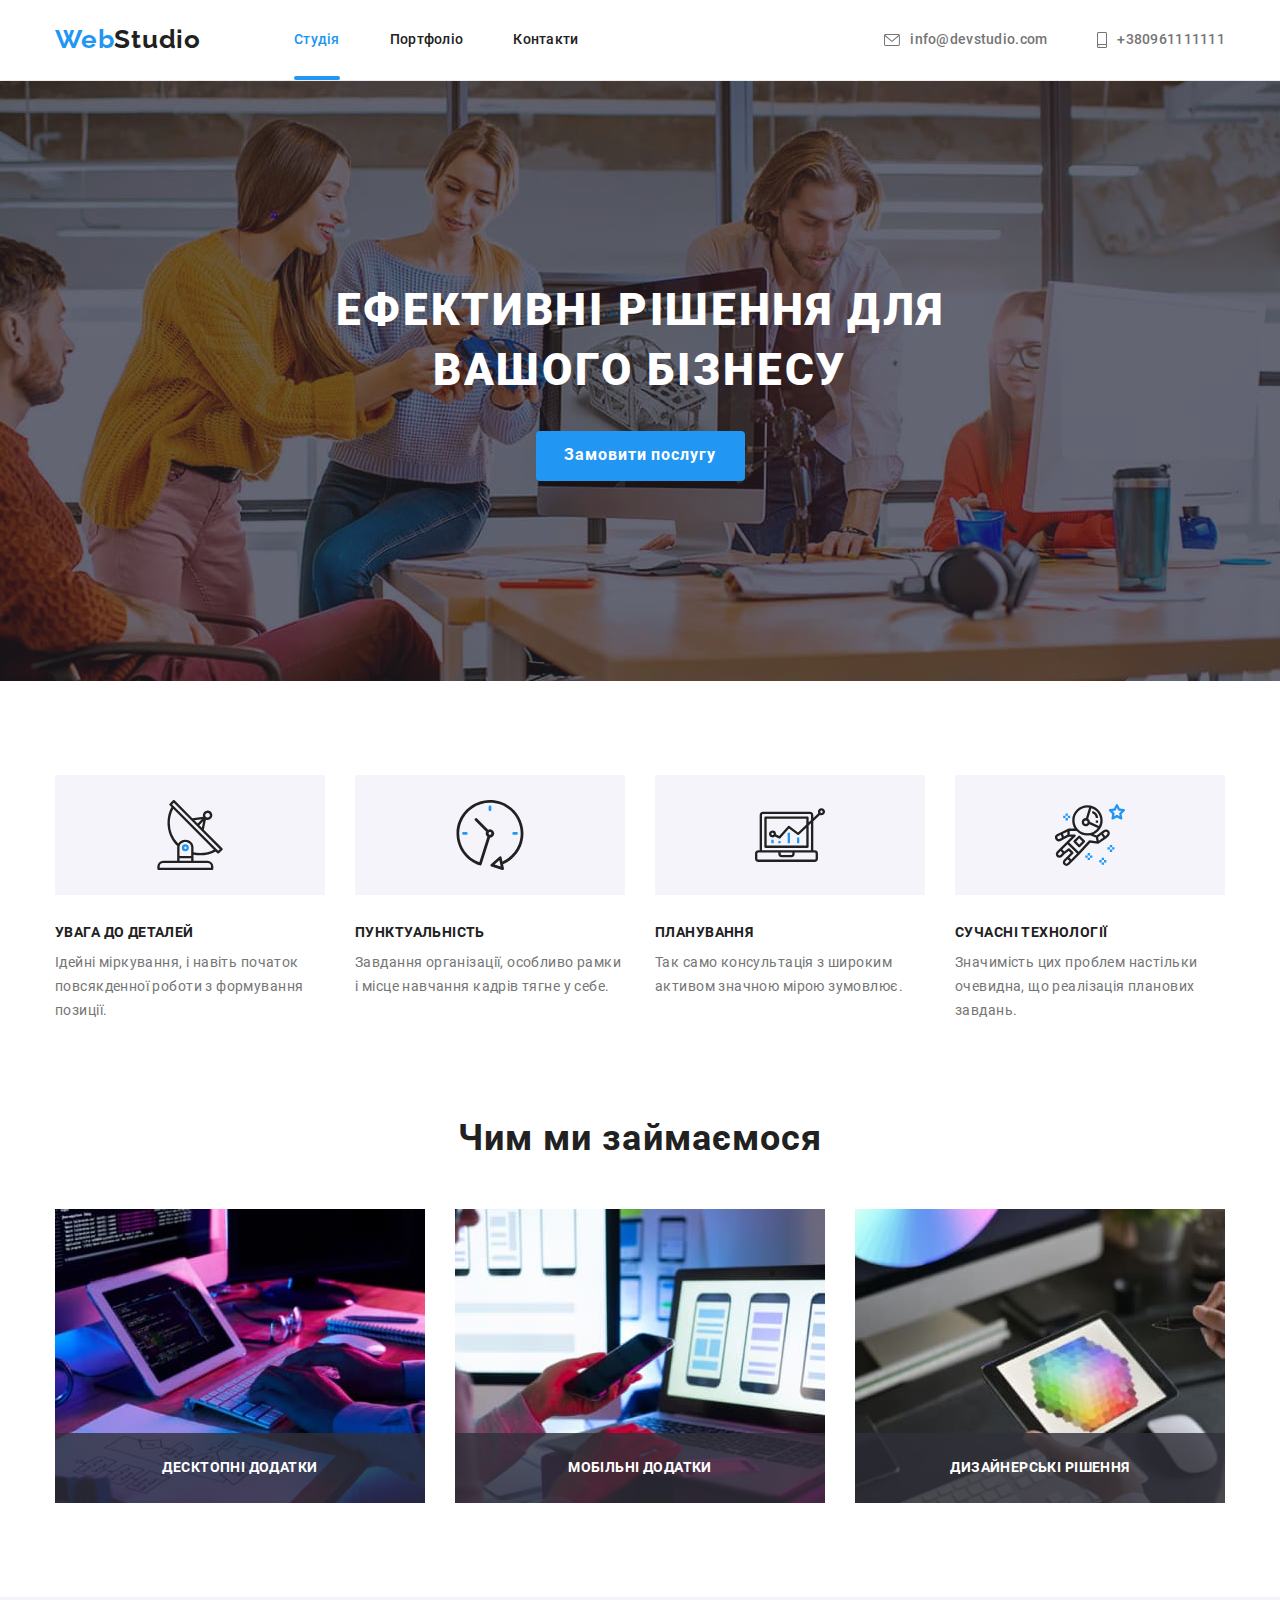
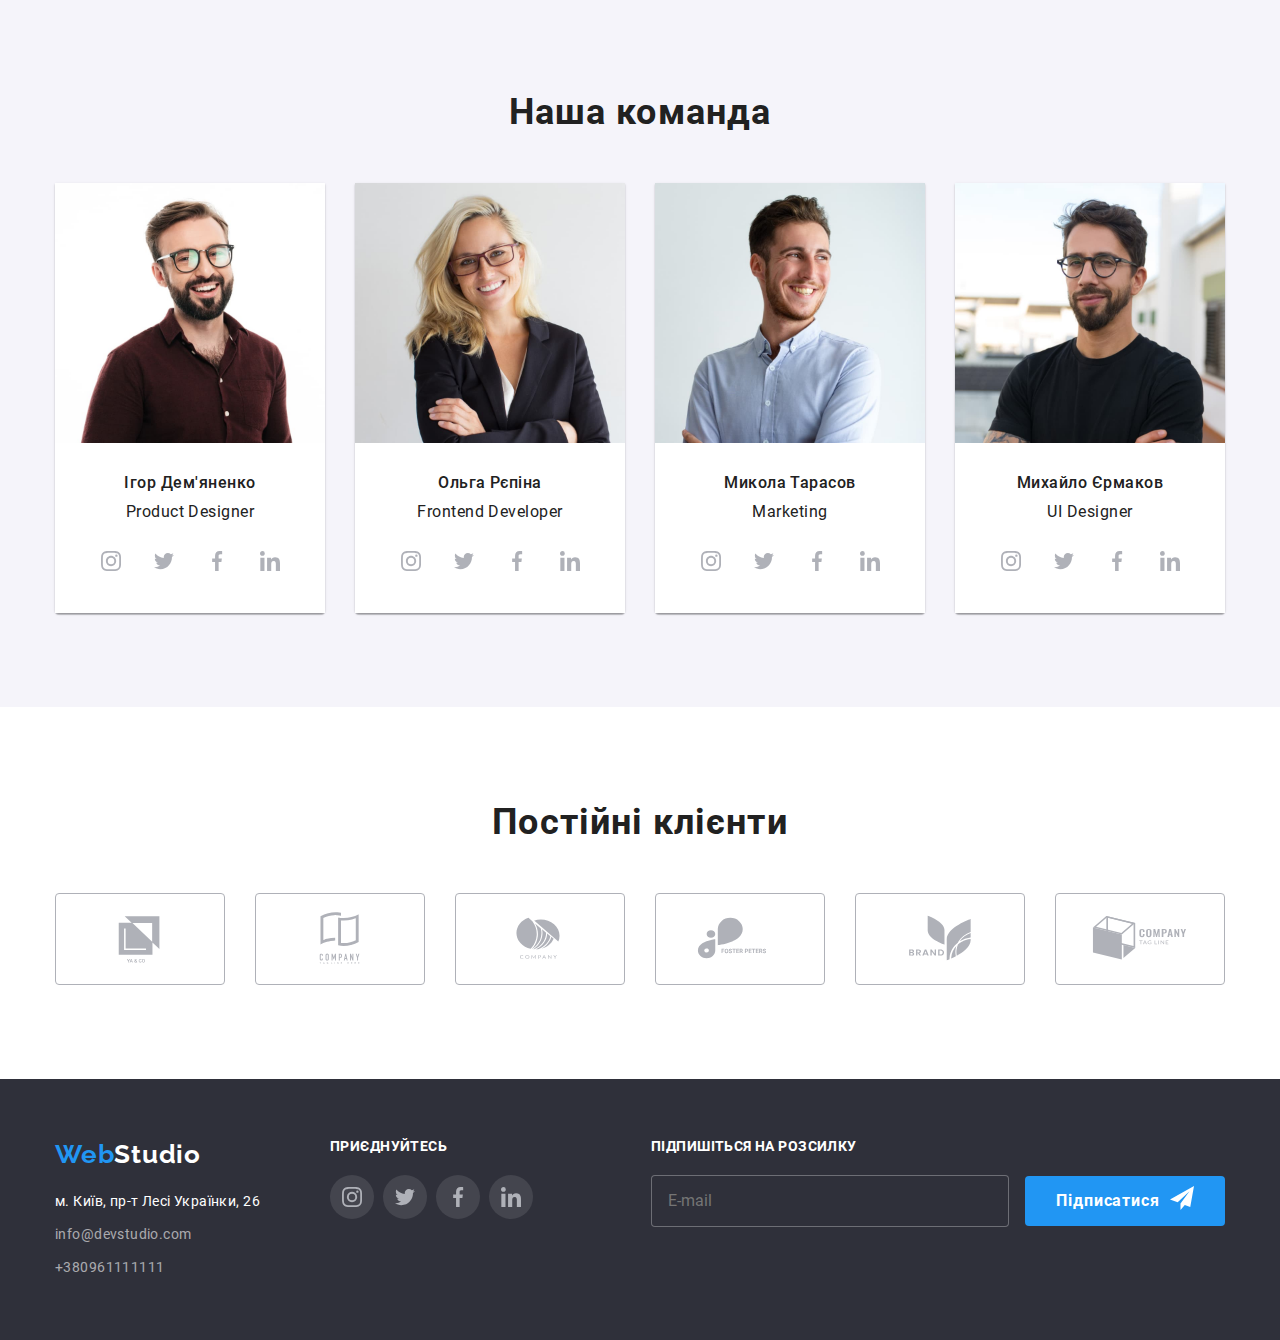
==== commit 2c8b7b33: "Add changes" ====
--- a/index.html
+++ b/index.html
@@ -6,13 +6,14 @@
     <meta name="viewport" content="width=, initial-scale=1.0">
     <title>Студія</title>
     
-    <link rel="preconnect" href="https://fonts.googleapis.com">
+    <!-- <link rel="preconnect" href="https://fonts.googleapis.com">
     <link rel="preconnect" href="https://fonts.gstatic.com" crossorigin>
     <link href="https://fonts.googleapis.com/css2?family=Raleway:wght@700&family=Roboto:wght@400;500;700;900&display=swap"
-        rel="stylesheet">
-
-    <link rel="stylesheet" href="https://cdnjs.cloudflare.com/ajax/libs/modern-normalize/1.0.0/modern-normalize.min.css" />
+        rel="stylesheet"> -->
+
+    <!-- <link rel="stylesheet" href="https://cdnjs.cloudflare.com/ajax/libs/modern-normalize/1.0.0/modern-normalize.min.css" /> -->
     <link rel="stylesheet" href="./css/styles.css"/>
+    <link rel="stylesheet" href="./css/main.min.css">
 </head>
 
 <body>
@@ -21,9 +22,9 @@
 
 <header class="header">
 
-    <div class="container header-nav">
-
-    <a class="logo" lang="en" href="./index.html">Web<span class="header__logo">Studio</span></a> 
+    <div class="container header-container">
+
+    <a class="logo header__logo" lang="en" href="./index.html">Web<span class="logo__part">Studio</span></a> 
 
         <nav>
             <ul class="site-nav">
@@ -72,7 +73,7 @@
 
     <div class="container">
 
-        <h2 class="visually-hidden">Особливості нашої роботи</h2> <!--Зробити заголовок невидимим за допомогою CSS-->
+        <h2 class="section-title visually-hidden">Особливості нашої роботи</h2> <!--Зробити заголовок невидимим за допомогою CSS-->
 
         <ul class="features-list">
             <li class="features-list__item">
@@ -388,7 +389,7 @@
     <div class="container">
       <div class="flex-container">
         <div>
-         <a class="logo" lang="en" href="./index.html">Web<span class="footer__logo">Studio</span></a>
+         <a class="logo" lang="en" href="./index.html">Web<span class="logo__part--white">Studio</span></a>
 
           <address class="address">
             <ul class="address-list">
@@ -400,9 +401,9 @@
 
         </div>
 
-        <div class="social-footer">
+        <div class="footer_social">
             <div>
-              <p class="social-footer__call">Приєднуйтесь</p>
+              <p class="footer__call">Приєднуйтесь</p>
               <ul class="social-links">
                 <li class="social-links__item"><a class="social-links__link social-links__link--bg-grey" href="">
                     <svg class="social-links__icon">
@@ -439,7 +440,7 @@
         <form class="subscription-form">
           <p class="subscription-form__call">Підпишіться на розсилку</p>
           <input class="subscription-form__input" type="email" name="email" placeholder="E-mail">
-          <button class="main-button subscription-form__main-button" type="submit">Підписатися
+          <button class="main-button main-button--with-icon" type="submit">Підписатися
              <svg class="subscription-form__icon">
                  <use href="./images/icon.svg#airplane"></use>
              </svg>
--- a/css/main.min.css
+++ b/css/main.min.css
@@ -0,0 +1 @@
+:root{--primary-white-color: #ffffff;--primary-text-color: #212121;--accent-color: #2196F3;--text-color: #757575}.visually-hidden{position:absolute;width:1px;height:1px;margin:-1px;border:0;padding:0;white-space:nowrap;-webkit-clip-path:inset(100%);clip-path:inset(100%);clip:rect(0 0 0 0);overflow:hidden}/*! modern-normalize v1.1.0 | MIT License | https://github.com/sindresorhus/modern-normalize */*,::before,::after{-webkit-box-sizing:border-box;box-sizing:border-box}html{line-height:1.15;-webkit-text-size-adjust:100%;-moz-tab-size:4;-o-tab-size:4;tab-size:4}body{margin:0;font-family:system-ui,"Segoe UI",Roboto,Helvetica,Arial,sans-serif,"Apple Color Emoji","Segoe UI Emoji"}hr{height:0;color:inherit}abbr[title]{-webkit-text-decoration:underline dotted;text-decoration:underline dotted}b,strong{font-weight:bolder}code,kbd,samp,pre{font-family:ui-monospace,SFMono-Regular,Consolas,"Liberation Mono",Menlo,monospace;font-size:1em}small{font-size:80%}sub,sup{font-size:75%;line-height:0;position:relative;vertical-align:baseline}sub{bottom:-0.25em}sup{top:-0.5em}table{text-indent:0;border-color:inherit}button,input,optgroup,select,textarea{font-family:inherit;font-size:100%;line-height:1.15;margin:0}button,select{text-transform:none}button,[type=button],[type=reset],[type=submit]{-webkit-appearance:button}::-moz-focus-inner{border-style:none;padding:0}:-moz-focusring{outline:1px dotted ButtonText}:-moz-ui-invalid{box-shadow:none}legend{padding:0}progress{vertical-align:baseline}::-webkit-inner-spin-button,::-webkit-outer-spin-button{height:auto}[type=search]{-webkit-appearance:textfield;outline-offset:-2px}::-webkit-search-decoration{-webkit-appearance:none}::-webkit-file-upload-button{-webkit-appearance:button;font:inherit}summary{display:list-item}body{background-color:var(--primary-white-color);color:var(--primary-text-color);font-family:Roboto,sans-serif}@font-face{font-family:"Raleway";font-style:normal;font-weight:400;src:local(""),url("../fonts/raleway-v28-latin-regular.woff2") format("woff2"),url("../fonts/raleway-v28-latin-regular.woff") format("woff")}@font-face{font-family:"Raleway";font-style:normal;font-weight:700;src:local(""),url("../fonts/raleway-v28-latin-700.woff2") format("woff2"),url("../fonts/raleway-v28-latin-700.woff") format("woff")}@font-face{font-family:"Roboto";font-style:normal;font-weight:400;src:url("../fonts/roboto-v30-latin_cyrillic-regular.eot");src:local(""),url("../fonts/roboto-v30-latin_cyrillic-regular.eot?#iefix") format("embedded-opentype"),url("../fonts/roboto-v30-latin_cyrillic-regular.woff2") format("woff2"),url("../fonts/roboto-v30-latin_cyrillic-regular.woff") format("woff"),url("../fonts/roboto-v30-latin_cyrillic-regular.ttf") format("truetype"),url("../fonts/roboto-v30-latin_cyrillic-regular.svg#Roboto") format("svg")}@font-face{font-family:"Roboto";font-style:normal;font-weight:500;src:url("../fonts/roboto-v30-latin_cyrillic-500.eot");src:local(""),url("../fonts/roboto-v30-latin_cyrillic-500.eot?#iefix") format("embedded-opentype"),url("../fonts/roboto-v30-latin_cyrillic-500.woff2") format("woff2"),url("../fonts/roboto-v30-latin_cyrillic-500.woff") format("woff"),url("../fonts/roboto-v30-latin_cyrillic-500.ttf") format("truetype"),url("../fonts/roboto-v30-latin_cyrillic-500.svg#Roboto") format("svg")}@font-face{font-family:"Roboto";font-style:normal;font-weight:700;src:url("../fonts/roboto-v30-latin_cyrillic-700.eot");src:local(""),url("../fonts/roboto-v30-latin_cyrillic-700.eot?#iefix") format("embedded-opentype"),url("../fonts/roboto-v30-latin_cyrillic-700.woff2") format("woff2"),url("../fonts/roboto-v30-latin_cyrillic-700.woff") format("woff"),url("../fonts/roboto-v30-latin_cyrillic-700.ttf") format("truetype"),url("../fonts/roboto-v30-latin_cyrillic-700.svg#Roboto") format("svg")}@font-face{font-family:"Roboto";font-style:normal;font-weight:900;src:url("../fonts/roboto-v30-latin_cyrillic-900.eot");src:local(""),url("../fonts/roboto-v30-latin_cyrillic-900.eot?#iefix") format("embedded-opentype"),url("../fonts/roboto-v30-latin_cyrillic-900.woff2") format("woff2"),url("../fonts/roboto-v30-latin_cyrillic-900.woff") format("woff"),url("../fonts/roboto-v30-latin_cyrillic-900.ttf") format("truetype"),url("../fonts/roboto-v30-latin_cyrillic-900.svg#Roboto") format("svg")}ul{list-style:none;padding:0;margin:0}h1,h2,h3,h4,p{margin-top:0;margin-bottom:0;padding-top:0;padding-bottom:0}.address{font-style:normal;margin-top:20px}.address-list__link{color:rgba(255,255,255,.6);font-weight:400;font-size:14px;line-height:1.71;letter-spacing:.03em;text-decoration:none;-webkit-transition-property:fill,color,background-color;transition-property:fill,color,background-color;-webkit-transition-duration:250ms;transition-duration:250ms;-webkit-transition-timing-function:cubic-bezier(0.4, 0, 0.2, 1);transition-timing-function:cubic-bezier(0.4, 0, 0.2, 1)}.address-list__link:hover,.address-list__link:focus{color:var(--accent-color)}.address-list__link--white{color:var(--primary-white-color)}.address-list__item:not(:last-child){margin-bottom:9px}.backdrop{position:fixed;top:0;left:0;opacity:1;width:100%;height:100%;background-color:rgba(0,0,0,.2);-webkit-transition:opacity 250ms cubic-bezier(0.4, 0, 0.2, 1);transition:opacity 250ms cubic-bezier(0.4, 0, 0.2, 1)}.backdrop.is-hidden{opacity:0;pointer-events:none}.button-close{position:absolute;top:8px;right:8px;display:-webkit-box;display:-ms-flexbox;display:flex;border-radius:50%;border:1px solid rgba(0,0,0,.1);padding:6px;background-color:#fff;fill:#212121;cursor:pointer}.button-close__icon{width:18px;height:18px;-webkit-transition:fill 250ms cubic-bezier(0.4, 0, 0.2, 1);transition:fill 250ms cubic-bezier(0.4, 0, 0.2, 1)}.button-close:hover .button-close__icon,.button-close:focus .button-close__icon{fill:var(--accent-color)}.card__link{text-decoration:none;color:var(--primary-text-color)}.card__title{font-weight:700;font-size:18px;line-height:2;letter-spacing:.06em;margin-bottom:4px}.card__text{color:var(--text-color);font-size:16px;line-height:1.88;letter-spacing:.03em}.card__meta{width:370px;border-bottom:1px solid #eee;border-right:1px solid #eee;border-left:1px solid #eee;padding-left:24px;padding-bottom:20px;padding-top:20px}.card__picture{display:block}.card__thumb{position:relative;overflow:hidden}.card__overlay{position:absolute;-webkit-transform:translateY(140%);transform:translateY(140%);padding:63px 24px;width:100%;height:100%;background-color:rgba(33,150,243,.9);font-size:18px;line-height:1.55;letter-spacing:.03em;color:var(--primary-white-color);-webkit-transition-property:-webkit-transform;transition-property:-webkit-transform;transition-property:transform;transition-property:transform, -webkit-transform;-webkit-transition-duration:250ms;transition-duration:250ms;-webkit-transition-timing-function:cubic-bezier(0.4, 0, 0.2, 1);transition-timing-function:cubic-bezier(0.4, 0, 0.2, 1)}.checkbox{-webkit-appearance:none;-moz-appearance:none;appearance:none}.checkbox:checked+.checkbox__icon{background-color:var(--accent-color);border-radius:2px;border-color:var(--accent-color);background-origin:border-box}.checkbox__icon{width:16px;height:15px;border:#212121 solid 2px;border-radius:2px;margin-right:8px;-webkit-transition:background-color 250ms cubic-bezier(0.4, 0, 0.2, 1);transition:background-color 250ms cubic-bezier(0.4, 0, 0.2, 1)}.checkbox__label{display:-webkit-box;display:-ms-flexbox;display:flex;-webkit-box-align:center;-ms-flex-align:center;align-items:center;font-weight:400;font-size:14px;line-height:24px;letter-spacing:.03em;margin-bottom:30px;margin-left:20px}.checkbox__link{color:var(--accent-color);margin-left:5px;-webkit-text-decoration-skip-ink:none;text-decoration-skip-ink:none}.clients-list{display:-webkit-box;display:-ms-flexbox;display:flex}.clients-list__link{display:-webkit-box;display:-ms-flexbox;display:flex;width:170px;height:92px;-webkit-box-pack:center;-ms-flex-pack:center;justify-content:center;-webkit-box-align:center;-ms-flex-align:center;align-items:center;border:1px solid #afb1b8;border-radius:4px;fill:#afb1b8;-webkit-transition-property:fill,border-color;transition-property:fill,border-color;-webkit-transition-duration:250ms;transition-duration:250ms;-webkit-transition-timing-function:cubic-bezier(0.4, 0, 0.2, 1);transition-timing-function:cubic-bezier(0.4, 0, 0.2, 1)}.clients-list__link:hover,.clients-list__link:focus{fill:var(--accent-color);border:1px solid var(--accent-color)}.clients-list__item:not(:last-child){margin-right:30px}.clients-list__icon{width:106px;height:60px}.container{width:1200px;padding:0 15px;margin-left:auto;margin-right:auto}.co-worker__photo{display:block}.co-worker__meta{background-color:var(--primary-white-color);width:270px;padding:30px 0px}.co-worker__subtitle{font-weight:500;font-size:16px;line-height:1.19;letter-spacing:.03em;text-align:center;margin-bottom:10px}.co-worker__text{font-size:16px;line-height:1.19;letter-spacing:.03em;text-align:center;margin-bottom:18px}.example{display:-webkit-box;display:-ms-flexbox;display:flex;-webkit-box-pack:justify;-ms-flex-pack:justify;justify-content:space-between}.example-image{display:block}.example-thumb{position:relative}.example-subtitle{background-color:rgba(47,48,58,.8);position:absolute;bottom:0;left:0;font-size:14px;line-height:1.14;text-align:center;letter-spacing:.03em;text-transform:uppercase;color:var(--primary-white-color);min-width:370px;padding:27px}.features-list{display:-webkit-box;display:-ms-flexbox;display:flex}.features-list__item:not(:last-child){margin-right:30px}.features-list__container{display:-webkit-box;display:-ms-flexbox;display:flex;width:270px;height:120px;background-color:#f5f4fa;margin-bottom:30px;-webkit-box-pack:center;-ms-flex-pack:center;justify-content:center;-webkit-box-align:center;-ms-flex-align:center;align-items:center}.features-list__icon{width:70px;height:70px}.features-list__name{font-weight:700;font-size:14px;line-height:1.14;letter-spacing:.03em;text-transform:uppercase;margin-bottom:10px}.features-list__text{font-size:14px;line-height:1.71;letter-spacing:.03em;color:var(--text-color)}.filter{margin-bottom:50px;display:-webkit-box;display:-ms-flexbox;display:flex;-webkit-box-pack:center;-ms-flex-pack:center;justify-content:center}.filter_button{font-family:inherit;font-weight:500;font-size:16px;line-height:1.62;text-align:center;letter-spacing:.03em;cursor:pointer;border-radius:4px;border:0;padding:6px 22px;-webkit-transition-property:color,background-color,-webkit-box-shadow;transition-property:color,background-color,-webkit-box-shadow;transition-property:color,box-shadow,background-color;transition-property:color,box-shadow,background-color,-webkit-box-shadow;-webkit-transition-duration:250ms;transition-duration:250ms;-webkit-transition-timing-function:cubic-bezier(0.4, 0, 0.2, 1);transition-timing-function:cubic-bezier(0.4, 0, 0.2, 1)}.filter_item:not(:last-child):not(:last-child){margin-right:8px}.filter_button:hover,.filter_button:focus{color:var(--primary-white-color);background-color:var(--accent-color);-webkit-box-shadow:0px 3px 1px rgba(0,0,0,.1),0px 1px 2px rgba(0,0,0,.08),0px 2px 2px rgba(0,0,0,.12);box-shadow:0px 3px 1px rgba(0,0,0,.1),0px 1px 2px rgba(0,0,0,.08),0px 2px 2px rgba(0,0,0,.12)}.form__field{position:relative;width:448px}.form__label{display:block;margin-bottom:4px;color:var(--text-color);font-weight:400;font-size:12px;line-height:1.16;letter-spacing:.01em}.form__input,.form__comment{width:100%;border:rgba(33,33,33,.2) solid 1px;border-radius:4px;cursor:pointer;-webkit-transition:border 250ms cubic-bezier(0.4, 0, 0.2, 1);transition:border 250ms cubic-bezier(0.4, 0, 0.2, 1)}.form__input{margin-bottom:10px;padding-left:40px;height:40px}.form__comment{display:block;height:120px;resize:none;margin-bottom:20px;padding:12px 16px;font-weight:400;font-size:12px;line-height:1.17;letter-spacing:.01em}.form__comment::-webkit-input-placeholder{padding-top:7px;font-weight:400;font-size:12px;line-height:1.17px;letter-spacing:.01em;color:rgba(117,117,117,.5)}.form__comment::-moz-placeholder{padding-top:7px;font-weight:400;font-size:12px;line-height:1.17px;letter-spacing:.01em;color:rgba(117,117,117,.5)}.form__comment:-ms-input-placeholder{padding-top:7px;font-weight:400;font-size:12px;line-height:1.17px;letter-spacing:.01em;color:rgba(117,117,117,.5)}.form__comment::-ms-input-placeholder{padding-top:7px;font-weight:400;font-size:12px;line-height:1.17px;letter-spacing:.01em;color:rgba(117,117,117,.5)}.form__comment::placeholder{padding-top:7px;font-weight:400;font-size:12px;line-height:1.17px;letter-spacing:.01em;color:rgba(117,117,117,.5)}.form__icon{position:absolute;left:12px;top:30px;display:inline-block;width:18px;height:18px;-webkit-transition:fill 250ms cubic-bezier(0.4, 0, 0.2, 1);transition:fill 250ms cubic-bezier(0.4, 0, 0.2, 1)}.form__input:focus+.form__icon{fill:var(--accent-color)}.form__input:focus,.form__comment:focus{border:solid 1px var(--accent-color);outline:none}.request-form__main-button{margin-left:auto;margin-right:auto}.header{border-bottom:1px solid #ececec}.header-container{display:-webkit-box;display:-ms-flexbox;display:flex;-webkit-box-align:center;-ms-flex-align:center;align-items:center}.header__logo{margin-right:93px}.hero{text-align:center;background-color:#c4c4c4;padding-top:200px;padding-bottom:200px;margin-left:auto;margin-right:auto}.hero__title{color:var(--primary-white-color);font-weight:900;font-size:44px;line-height:1.36;letter-spacing:.06em;text-transform:uppercase;margin-bottom:30px;max-width:690px;margin-left:auto;margin-right:auto}.hero__main-button{margin-left:auto;margin-right:auto}.logo{color:var(--accent-color);font-family:Raleway,sans-serif;font-weight:700;font-size:26px;line-height:1.2;letter-spacing:.03em;text-decoration:none}.logo__part{color:var(--primary-text-color)}.logo__part--white{color:var(--primary-white-color)}.main-button{font-family:inherit;color:var(--primary-white-color);background-color:var(--accent-color);font-weight:700;font-size:16px;line-height:1.9;letter-spacing:.06em;text-align:center;display:block;width:200px;height:50px;border:none;border-radius:4px;cursor:pointer;-webkit-transition-property:background-color;transition-property:background-color;-webkit-transition-duration:250ms;transition-duration:250ms;-webkit-transition-timing-function:cubic-bezier(0.4, 0, 0.2, 1);transition-timing-function:cubic-bezier(0.4, 0, 0.2, 1)}.main-button:hover,.main-button:focus{background-color:#188ce8}.main-button--large{width:209px}.main-button--with-icon{display:-webkit-inline-box;display:-ms-inline-flexbox;display:inline-flex;text-align:center;-webkit-box-pack:center;-ms-flex-pack:center;justify-content:center;padding:10px 28px}.main-button--shadow{-webkit-box-shadow:0px 4px 4px rgba(0,0,0,.15);box-shadow:0px 4px 4px rgba(0,0,0,.15)}.modal{position:absolute;top:50%;left:50%;-webkit-transform:translate(-50%, -50%) scale(1);transform:translate(-50%, -50%) scale(1);min-width:528px;min-height:521px;padding:40px;background-color:#fff;border-radius:4px;-webkit-box-shadow:0px 1px 3px rgba(0,0,0,.12),0px 1px 1px rgba(0,0,0,.14),0px 2px 1px rgba(0,0,0,.2);box-shadow:0px 1px 3px rgba(0,0,0,.12),0px 1px 1px rgba(0,0,0,.14),0px 2px 1px rgba(0,0,0,.2);overflow:auto;-webkit-transition:-webkit-transform 250ms cubic-bezier(0.4, 0, 0.2, 1);transition:-webkit-transform 250ms cubic-bezier(0.4, 0, 0.2, 1);transition:transform 250ms cubic-bezier(0.4, 0, 0.2, 1);transition:transform 250ms cubic-bezier(0.4, 0, 0.2, 1), -webkit-transform 250ms cubic-bezier(0.4, 0, 0.2, 1)}.modal__title{margin-bottom:12px;font-weight:700;font-size:20px;line-height:1.15;text-align:center;letter-spacing:.03em}.backdrop.is-hidden .modal{-webkit-transform:translate(-50%, -50%) scale(1.1);transform:translate(-50%, -50%) scale(1.1)}.overlay{max-width:1600px;height:600px;background-image:-webkit-gradient(linear, left top, right top, from(rgba(47, 48, 58, 0.4)), to(rgba(47, 48, 58, 0.4))),url(../images/Header-image.jpg);background-image:linear-gradient(to right, rgba(47, 48, 58, 0.4), rgba(47, 48, 58, 0.4)),url(../images/Header-image.jpg);background-size:cover;background-repeat:no-repeat;background-position:center}.projects{display:-webkit-box;display:-ms-flexbox;display:flex;-ms-flex-wrap:wrap;flex-wrap:wrap;gap:30px}.projects__item{-ms-flex-preferred-size:calc((100% - 60px)/3);flex-basis:calc((100% - 60px)/3);-webkit-transition-property:-webkit-box-shadow;transition-property:-webkit-box-shadow;transition-property:box-shadow;transition-property:box-shadow, -webkit-box-shadow;-webkit-transition-duration:250ms;transition-duration:250ms;-webkit-transition-timing-function:cubic-bezier(0.4, 0, 0.2, 1);transition-timing-function:cubic-bezier(0.4, 0, 0.2, 1)}.projects__item:hover{-webkit-box-shadow:0px 1px 1px rgba(0,0,0,.12),0px 4px 4px rgba(0,0,0,.06),1px 4px 6px rgba(0,0,0,.16);box-shadow:0px 1px 1px rgba(0,0,0,.12),0px 4px 4px rgba(0,0,0,.06),1px 4px 6px rgba(0,0,0,.16)}.projects__item:hover .card__overlay{-webkit-transform:translateY(-293px);transform:translateY(-293px)}.section{padding-top:94px;padding-bottom:94px}.section--no-padding{padding-top:0}.section-title{font-weight:700;font-size:36px;line-height:1.17;text-align:center;letter-spacing:.03em;margin-bottom:50px}.site-nav{display:-webkit-box;display:-ms-flexbox;display:flex;-webkit-box-align:center;-ms-flex-align:center;align-items:center;gap:50px}.site-nav__link{color:var(--primary-text-color);font-weight:500;font-size:14px;line-height:1.14;letter-spacing:.02em;text-decoration:none;display:block;padding-top:32px;padding-bottom:32px;-webkit-transition-property:color;transition-property:color;-webkit-transition-duration:250ms;transition-duration:250ms;-webkit-transition-timing-function:cubic-bezier(0.4, 0, 0.2, 1);transition-timing-function:cubic-bezier(0.4, 0, 0.2, 1)}.site-nav__link--current{position:relative;color:var(--accent-color)}.site-nav__link--current::after{position:absolute;bottom:0;left:0;display:block;content:"";height:4px;width:100%;background-color:var(--accent-color);border-radius:2px}.site-nav__link:hover,.site-nav__link:focus{color:var(--accent-color);fill:var(--accent-color)}.site-contacts{display:-webkit-box;display:-ms-flexbox;display:flex;-webkit-box-align:center;-ms-flex-align:center;align-items:center;margin-left:auto;gap:50px}.site-contacts__link{color:var(--text-color);text-decoration:none;font-weight:500;font-size:14px;line-height:1.14;letter-spacing:.02em;display:-webkit-box;display:-ms-flexbox;display:flex;-webkit-box-align:center;-ms-flex-align:center;align-items:center;padding-top:32px;padding-bottom:32px;height:16px;fill:var(--text-color);-webkit-transition-property:color;transition-property:color;-webkit-transition-duration:250ms;transition-duration:250ms;-webkit-transition-timing-function:cubic-bezier(0.4, 0, 0.2, 1);transition-timing-function:cubic-bezier(0.4, 0, 0.2, 1)}.site-contacts__link:hover,.site-contacts__link:focus{color:var(--accent-color);fill:var(--accent-color)}.site-contacts__icon{margin-right:10px}.social-links{display:-webkit-box;display:-ms-flexbox;display:flex;-webkit-box-pack:center;-ms-flex-pack:center;justify-content:center}.social-links__link{fill:#afb1b8;display:-webkit-box;display:-ms-flexbox;display:flex;-webkit-box-align:center;-ms-flex-align:center;align-items:center;-webkit-box-pack:center;-ms-flex-pack:center;justify-content:center;width:44px;height:44px;border-radius:50%;-webkit-transition-property:fill,background-color;transition-property:fill,background-color;-webkit-transition-duration:250ms;transition-duration:250ms;-webkit-transition-timing-function:cubic-bezier(0.4, 0, 0.2, 1);transition-timing-function:cubic-bezier(0.4, 0, 0.2, 1)}.social-links__item:not(:last-child){margin-right:9px}.social-links__link:hover,.social-links__link:focus{fill:var(--primary-white-color);background-color:var(--accent-color)}.social-links__icon{width:20px;height:20px}.social-links__link--bg-grey{width:44px;height:44px;border-radius:50%;background-color:rgba(255,255,255,.1)}.section--team{background-color:#f5f4fa}.team-list{display:-webkit-box;display:-ms-flexbox;display:flex;-webkit-box-pack:justify;-ms-flex-pack:justify;justify-content:space-between}.team-list__item{border-radius:0px 0px 4px 4px;-webkit-box-shadow:0px 1px 3px rgba(0,0,0,.12),0px 1px 1px rgba(0,0,0,.14),0px 2px 1px rgba(0,0,0,.2);box-shadow:0px 1px 3px rgba(0,0,0,.12),0px 1px 1px rgba(0,0,0,.14),0px 2px 1px rgba(0,0,0,.2)}.footer{background-color:#2f303a;padding-top:60px;padding-bottom:60px}.flex-container{display:-webkit-box;display:-ms-flexbox;display:flex}.footer_social{display:-webkit-box;display:-ms-flexbox;display:flex;margin-left:70px;-webkit-box-pack:justify;-ms-flex-pack:justify;justify-content:space-between}.footer__call{color:var(--primary-white-color);text-transform:uppercase;font-weight:700;font-size:14px;line-height:1.14;letter-spacing:.03em;margin-bottom:20px}.subscription-form{margin-left:auto}.subscription-form__call{font-weight:700;font-size:14px;line-height:1.14;letter-spacing:.03em;text-transform:uppercase;color:var(--primary-white-color);margin-bottom:20px}.subscription-form__input{border:1px solid rgba(255,255,255,.3);border-radius:4px;background-color:#2f303a;padding:16px;width:358px;margin-right:12px;-webkit-transition:border-color 250ms cubic-bezier(0.4, 0, 0.2, 1);transition:border-color 250ms cubic-bezier(0.4, 0, 0.2, 1)}.subscription-form__input:focus{outline:none;border-color:var(--accent-color)}.subscription-form__icon{width:24px;height:24px;margin-left:10px}/*# sourceMappingURL=main.min.css.map */